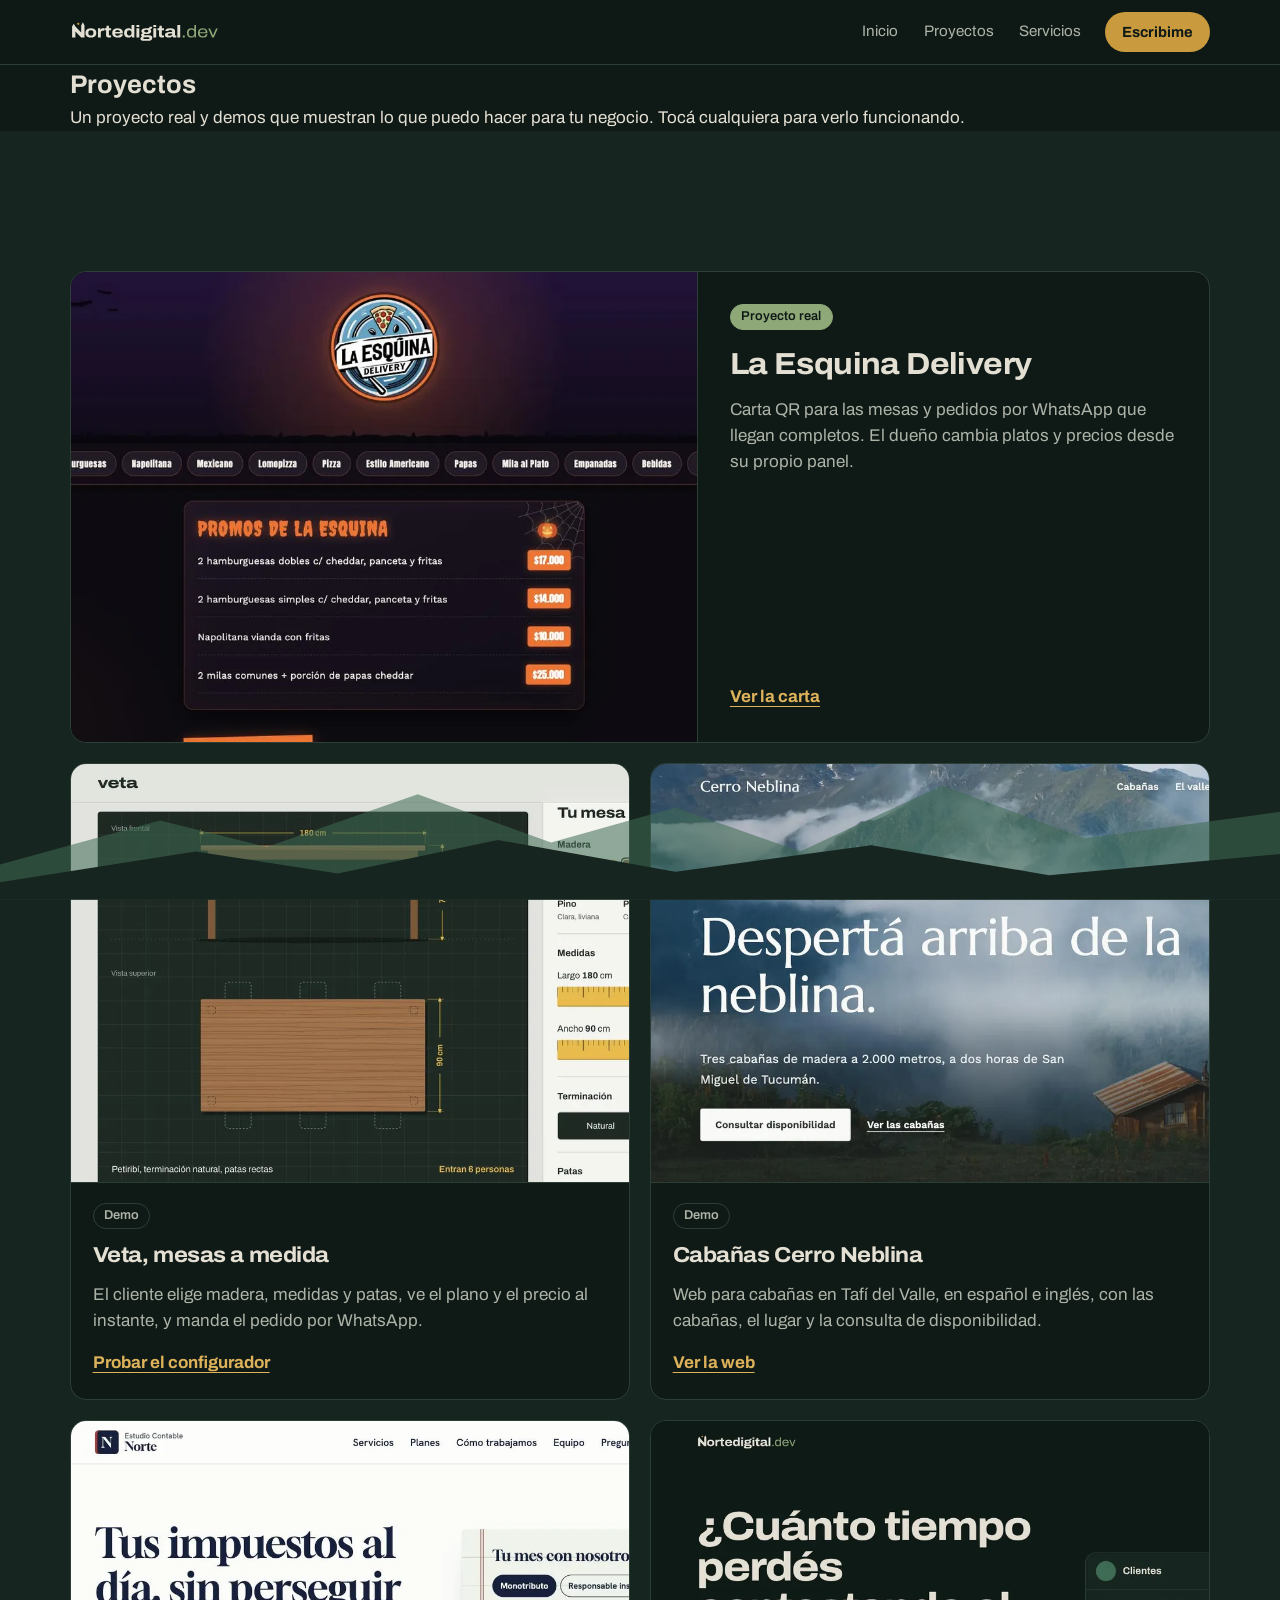
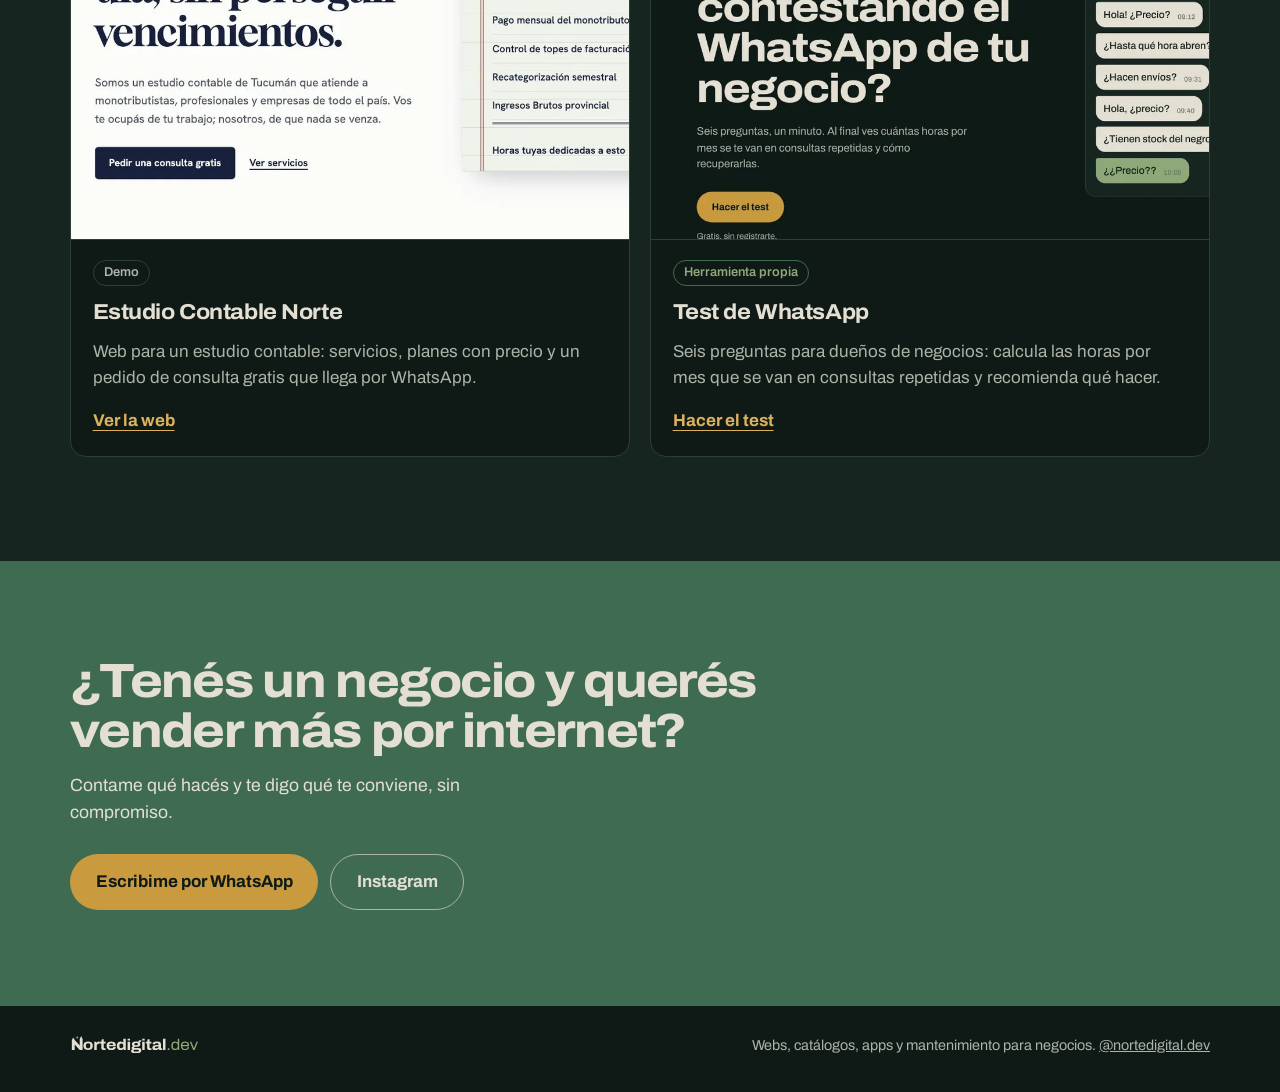
==== proyectos.html @ 35f10f93 "feat: dividir el sitio en Inicio, Proyectos y Servicios Co-Authored-By: Claude Opus 5.5 <noreply@ant" ====
<!DOCTYPE html>
<html lang="es" translate="no">
<head>
  <meta charset="UTF-8">
  <meta name="viewport" content="width=device-width, initial-scale=1.0">
  <title>Proyectos — NorteDigitalDev</title>
  <meta name="description" content="Proyectos de NorteDigitalDev: carta QR con pedidos, configurador de muebles, webs para cabañas y estudios, y un test para negocios.">
  <meta name="theme-color" content="#0F1A17">
  <meta name="google" content="notranslate">

  <meta property="og:type" content="website">
  <meta property="og:url" content="https://nortedigitaldev.vercel.app/proyectos.html">
  <meta property="og:title" content="Proyectos — NorteDigitalDev">
  <meta property="og:description" content="Proyectos, servicios con precios y contacto directo por WhatsApp.">
  <meta property="og:image" content="https://nortedigitaldev.vercel.app/img/og.png">
  <meta name="twitter:card" content="summary_large_image">

  <link rel="icon" href="img/favicon.svg" type="image/svg+xml">
  <link rel="apple-touch-icon" href="img/apple-touch-icon.png">

  <link rel="preconnect" href="https://fonts.googleapis.com">
  <link rel="preconnect" href="https://fonts.gstatic.com" crossorigin>
  <link href="https://fonts.googleapis.com/css2?family=Archivo:wdth,wght@62..125,300..800&display=swap" rel="stylesheet">

  <link rel="stylesheet" href="css/styles.css">
</head>
<body>

  <header class="header">
    <div class="container header__inner">
      <a href="./" class="header__logo" aria-label="NorteDigitalDev, inicio">
        <img src="img/logo.svg" alt="nortedigital.dev" width="170" height="26">
      </a>
      <nav class="nav" aria-label="Principal">
        <a href="./">Inicio</a>
        <a href="proyectos.html" aria-current="page">Proyectos</a>
        <a href="servicios.html">Servicios</a>
      </nav>
      <a class="btn btn--chico header__cta" data-wa="Hola NorteDigitalDev! Vengo de tu web y quiero hacer una consulta." href="#" target="_blank" rel="noopener">Escribime</a>
    </div>
  </header>

  <main>

    <section class="cabecera" data-oculta-wa>
      <div class="container">
        <h1 class="cabecera__titulo">Proyectos</h1>
        <p class="cabecera__bajada">Un proyecto real y demos que muestran lo que puedo hacer para tu negocio. Tocá cualquiera para verlo funcionando.</p>
      </div>
      <svg class="valle" viewBox="0 0 1440 160" preserveAspectRatio="none" aria-hidden="true">
        <path class="valle__fondo" d="M0 120 L180 70 L300 100 L470 40 L620 95 L760 55 L900 105 L1060 30 L1220 90 L1440 60 V160 H0 Z"/>
        <path class="valle__frente" d="M0 140 L220 105 L380 130 L560 92 L760 128 L980 98 L1180 132 L1440 108 V160 H0 Z"/>
      </svg>
    </section>

    <section class="seccion seccion--sin-arriba proyectos">
      <div class="container">
        <div class="grilla-proyectos">
          <article class="proyecto">
            <a class="proyecto__img" href="https://la-esquina-delivery.vercel.app" target="_blank" rel="noopener" tabindex="-1" aria-hidden="true">
              <img src="img/proyectos/esquina.webp" alt="" width="960" height="720" loading="lazy">
            </a>
            <div class="proyecto__cuerpo">
              <span class="etiqueta etiqueta--real">Proyecto real</span>
              <h3>La Esquina Delivery</h3>
              <p>Carta QR para las mesas y pedidos por WhatsApp que llegan completos. El dueño cambia platos y precios desde su propio panel.</p>
              <a class="proyecto__link" href="https://la-esquina-delivery.vercel.app" target="_blank" rel="noopener">Ver la carta</a>
            </div>
          </article>

          <article class="proyecto">
            <a class="proyecto__img" href="https://veta-configurador.vercel.app" target="_blank" rel="noopener" tabindex="-1" aria-hidden="true">
              <img src="img/proyectos/veta.webp" alt="" width="960" height="720" loading="lazy">
            </a>
            <div class="proyecto__cuerpo">
              <span class="etiqueta">Demo</span>
              <h3>Veta, mesas a medida</h3>
              <p>El cliente elige madera, medidas y patas, ve el plano y el precio al instante, y manda el pedido por WhatsApp.</p>
              <a class="proyecto__link" href="https://veta-configurador.vercel.app" target="_blank" rel="noopener">Probar el configurador</a>
            </div>
          </article>

          <article class="proyecto">
            <a class="proyecto__img" href="https://cabanas-cerro-neblina.vercel.app" target="_blank" rel="noopener" tabindex="-1" aria-hidden="true">
              <img src="img/proyectos/cabanas.webp" alt="" width="960" height="720" loading="lazy">
            </a>
            <div class="proyecto__cuerpo">
              <span class="etiqueta">Demo</span>
              <h3>Cabañas Cerro Neblina</h3>
              <p>Web para cabañas en Tafí del Valle, en español e inglés, con las cabañas, el lugar y la consulta de disponibilidad.</p>
              <a class="proyecto__link" href="https://cabanas-cerro-neblina.vercel.app" target="_blank" rel="noopener">Ver la web</a>
            </div>
          </article>

          <article class="proyecto">
            <a class="proyecto__img" href="https://estudio-contable-norte.vercel.app" target="_blank" rel="noopener" tabindex="-1" aria-hidden="true">
              <img src="img/proyectos/contable.webp" alt="" width="960" height="720" loading="lazy">
            </a>
            <div class="proyecto__cuerpo">
              <span class="etiqueta">Demo</span>
              <h3>Estudio Contable Norte</h3>
              <p>Web para un estudio contable: servicios, planes con precio y un pedido de consulta gratis que llega por WhatsApp.</p>
              <a class="proyecto__link" href="https://estudio-contable-norte.vercel.app" target="_blank" rel="noopener">Ver la web</a>
            </div>
          </article>

          <article class="proyecto">
            <a class="proyecto__img" href="https://test-nortedigital.vercel.app" target="_blank" rel="noopener" tabindex="-1" aria-hidden="true">
              <img src="img/proyectos/test.webp" alt="" width="960" height="720" loading="lazy">
            </a>
            <div class="proyecto__cuerpo">
              <span class="etiqueta etiqueta--propia">Herramienta propia</span>
              <h3>Test de WhatsApp</h3>
              <p>Seis preguntas para dueños de negocios: calcula las horas por mes que se van en consultas repetidas y recomienda qué hacer.</p>
              <a class="proyecto__link" href="https://test-nortedigital.vercel.app" target="_blank" rel="noopener">Hacer el test</a>
            </div>
          </article>
        </div>
      </div>
      </div>
    </section>

    <!-- CONTACTO -->
    <section class="contacto" id="contacto" data-oculta-wa>
      <div class="container contacto__inner">
        <h2 class="contacto__titulo">¿Tenés un negocio y querés vender más por internet?</h2>
        <p>Contame qué hacés y te digo qué te conviene, sin compromiso.</p>
        <div class="contacto__botones">
          <a class="btn btn--principal" data-wa="Hola NorteDigitalDev! Vengo de tu web y quiero hacer una consulta." href="#" target="_blank" rel="noopener">Escribime por WhatsApp</a>
          <a class="btn btn--borde" href="https://instagram.com/nortedigital.dev" target="_blank" rel="noopener">Instagram</a>
        </div>
      </div>
    </section>

  </main>

  <footer class="footer">
    <div class="container footer__inner">
      <img src="img/logo.svg" alt="nortedigital.dev" width="140" height="21">
      <p>Webs, catálogos, apps y mantenimiento para negocios. <a href="https://instagram.com/nortedigital.dev" target="_blank" rel="noopener">@nortedigital.dev</a></p>
    </div>
  </footer>

  <a class="wa-flotante" id="wa-flotante" data-wa="Hola NorteDigitalDev! Vengo de tu web y quiero hacer una consulta." href="#" target="_blank" rel="noopener" aria-label="Escribime por WhatsApp">
    <svg viewBox="0 0 24 24" aria-hidden="true"><path d="M12 2a10 10 0 0 0-8.6 15.1L2 22l5-1.3A10 10 0 1 0 12 2Zm0 18.2c-1.5 0-3-.4-4.2-1.2l-.3-.2-3 .8.8-2.9-.2-.3A8.2 8.2 0 1 1 12 20.2Zm4.5-6.1c-.2-.1-1.5-.7-1.7-.8-.2-.1-.4-.1-.6.1l-.8 1c-.1.2-.3.2-.5.1a6.7 6.7 0 0 1-3.3-2.9c-.2-.4.2-.4.7-1.3.1-.2 0-.3 0-.4l-.8-1.8c-.2-.5-.4-.4-.6-.4h-.5c-.2 0-.4.1-.6.3-.2.2-.8.8-.8 2s.8 2.3 1 2.5c.1.2 1.7 2.6 4.1 3.6 1.5.7 2.1.7 2.9.6.5-.1 1.5-.6 1.7-1.2.2-.6.2-1.1.2-1.2-.1-.1-.3-.2-.5-.3Z"/></svg>
  </a>

  <script src="js/app.js"></script>
</body>
</html>
---- css/styles.css ----
/* =========================================================
   NorteDigitalDev — sitio principal
   Paleta Tafí. Pensado primero para el celular (llegan desde Instagram).
   ========================================================= */

:root {
  --noche: #0F1A17;
  --noche-2: #172520;
  --noche-3: #1F302A;
  --linea: #2C3F37;
  --cerro: #3E6B52;
  --musgo: #8FA878;
  --ocre: #C99A3E;
  --ocre-claro: #DDB25A;
  --piedra: #E4DFD3;
  --piedra-2: #AEB3A8;

  --font: "Archivo", system-ui, -apple-system, "Segoe UI", sans-serif;
  --radio: 12px;
  --header: 64px;
}

*,
*::before,
*::after { box-sizing: border-box; }

html {
  scroll-behavior: smooth;
  scroll-padding-top: calc(var(--header) + 12px);
}

body {
  margin: 0;
  font-family: var(--font);
  font-size: 1.0625rem;
  line-height: 1.55;
  color: var(--piedra);
  background: var(--noche);
  -webkit-font-smoothing: antialiased;
}

img { display: block; max-width: 100%; height: auto; }

h1, h2, h3, p { margin: 0; }

a { color: inherit; }

.container {
  width: min(100% - 2rem, 1140px);
  margin-inline: auto;
}

:focus-visible {
  outline: 3px solid var(--ocre);
  outline-offset: 3px;
}

/* ---------- Botones ---------- */

.btn {
  display: inline-flex;
  align-items: center;
  justify-content: center;
  min-height: 52px;
  padding: 0.85rem 1.6rem;
  border-radius: 999px;
  font-weight: 700;
  text-decoration: none;
  transition: background 0.2s, border-color 0.2s;
}

.btn--principal { background: var(--ocre); color: var(--noche); }
.btn--principal:hover { background: var(--ocre-claro); }

.btn--borde { border: 1.5px solid var(--piedra-2); }
.btn--borde:hover { border-color: var(--piedra); }

.btn--chico {
  min-height: 40px;
  padding: 0.45rem 1.05rem;
  font-size: 0.92rem;
  background: var(--ocre);
  color: var(--noche);
}

.btn--chico:hover { background: var(--ocre-claro); }

/* ---------- Header ---------- */

.header {
  position: sticky;
  top: 0;
  z-index: 20;
  background: color-mix(in srgb, var(--noche) 90%, transparent);
  backdrop-filter: blur(10px);
  border-bottom: 1px solid var(--linea);
}

.header__inner {
  display: flex;
  align-items: center;
  gap: 1.5rem;
  height: var(--header);
}

.header__logo img { width: 150px; }

.nav {
  display: flex;
  gap: 1.6rem;
  margin-left: auto;
  font-size: 0.95rem;
}

.nav a {
  text-decoration: none;
  color: var(--piedra-2);
}

.nav a:hover { color: var(--piedra); }

/* ---------- Inicio ---------- */

.hero {
  position: relative;
  padding-top: clamp(2rem, 7vw, 5.5rem);
  padding-bottom: clamp(5rem, 11vw, 9rem);
  overflow: hidden;
}

.hero__grid {
  position: relative;
  z-index: 1;
  display: grid;
  grid-template-columns: minmax(0, 1.15fr) minmax(0, 1fr);
  gap: clamp(2rem, 5vw, 4.5rem);
  align-items: center;
}

.hero__titulo {
  font-size: clamp(2.5rem, 6vw, 4.6rem);
  font-weight: 780;
  font-stretch: 115%;
  letter-spacing: -0.04em;
  line-height: 0.98;
  max-width: 12ch;
}

.hero__bajada {
  margin-top: 1.4rem;
  max-width: 42ch;
  font-size: 1.12rem;
  color: var(--piedra-2);
}

/* Accesos rápidos tipo "link en bio" */
.links {
  list-style: none;
  margin: 0;
  padding: 0;
  display: grid;
  gap: 0.7rem;
}

.link {
  display: grid;
  gap: 0.1rem;
  padding: 1rem 3rem 1rem 1.25rem;
  border: 1.5px solid var(--linea);
  border-radius: var(--radio);
  background: var(--noche-2);
  text-decoration: none;
  position: relative;
  transition: border-color 0.2s, background 0.2s, transform 0.15s;
}

.link::after {
  content: "";
  position: absolute;
  right: 1.25rem;
  top: 50%;
  width: 9px;
  height: 9px;
  border-top: 2px solid currentColor;
  border-right: 2px solid currentColor;
  transform: translateY(-50%) rotate(45deg);
  opacity: 0.6;
}

.link:hover { border-color: var(--musgo); background: var(--noche-3); }
.link:active { transform: scale(0.99); }

.link__titulo { font-weight: 700; font-size: 1.05rem; }

.link__desc { font-size: 0.9rem; color: var(--piedra-2); }

.link--principal {
  background: var(--ocre);
  border-color: var(--ocre);
  color: var(--noche);
}

.link--principal .link__desc { color: #3B3220; }

.link--principal:hover { background: var(--ocre-claro); border-color: var(--ocre-claro); }

/* El valle */
.valle {
  position: absolute;
  left: 0;
  bottom: 0;
  width: 100%;
  height: clamp(70px, 11vw, 160px);
}

.valle__fondo { fill: var(--cerro); opacity: 0.55; }
.valle__frente { fill: var(--noche-2); }

/* ---------- Secciones ---------- */

.seccion { padding-block: clamp(3.5rem, 9vw, 6.5rem); }

.seccion__titulo {
  font-size: clamp(2rem, 4.6vw, 3.1rem);
  font-weight: 760;
  font-stretch: 112%;
  letter-spacing: -0.035em;
  line-height: 1.02;
}

.seccion__bajada {
  margin-top: 0.9rem;
  max-width: 56ch;
  color: var(--piedra-2);
}

/* ---------- Proyectos ---------- */

.proyectos { background: var(--noche-2); }

.grilla-proyectos {
  display: grid;
  grid-template-columns: repeat(2, minmax(0, 1fr));
  gap: 1.25rem;
  margin-top: 2.25rem;
}

/* El proyecto real ocupa todo el ancho */
.proyecto:first-child { grid-column: 1 / -1; }

.proyecto {
  display: flex;
  flex-direction: column;
  border: 1px solid var(--linea);
  border-radius: 16px;
  overflow: hidden;
  background: var(--noche);
}

.proyecto__img {
  display: block;
  aspect-ratio: 4 / 3;
  overflow: hidden;
  border-bottom: 1px solid var(--linea);
}

.proyecto__img img {
  width: 100%;
  height: 100%;
  object-fit: cover;
  object-position: top left;
  transition: transform 0.5s ease;
}

.proyecto:hover .proyecto__img img { transform: scale(1.03); }

.proyecto__cuerpo {
  display: flex;
  flex-direction: column;
  align-items: flex-start;
  gap: 0.6rem;
  padding: 1.25rem 1.35rem 1.4rem;
  flex: 1;
}

.proyecto h3 {
  font-size: 1.35rem;
  font-weight: 720;
  font-stretch: 108%;
  letter-spacing: -0.02em;
}

.proyecto p { color: var(--piedra-2); }

.proyecto__link {
  margin-top: auto;
  padding-top: 0.4rem;
  font-weight: 700;
  color: var(--ocre-claro);
  text-underline-offset: 4px;
}

.etiqueta {
  padding: 0.15rem 0.65rem;
  border-radius: 999px;
  border: 1px solid var(--linea);
  font-size: 0.8rem;
  font-weight: 600;
  color: var(--piedra-2);
}

.etiqueta--real { background: var(--musgo); border-color: var(--musgo); color: var(--noche); }

.etiqueta--propia { border-color: var(--cerro); color: var(--musgo); }

/* En pantalla ancha el proyecto real pone la imagen al costado */
@media (min-width: 900px) {
  .proyecto:first-child {
    flex-direction: row;
  }

  .proyecto:first-child .proyecto__img {
    flex: 1.4;
    border-bottom: 0;
    border-right: 1px solid var(--linea);
  }

  .proyecto:first-child .proyecto__cuerpo {
    flex: 1;
    justify-content: center;
    padding: 2rem;
  }

  .proyecto:first-child h3 { font-size: 1.9rem; }
}

/* ---------- Servicios ---------- */

.grilla-servicios {
  display: grid;
  grid-template-columns: repeat(3, minmax(0, 1fr));
  gap: 1rem;
  margin-top: 2.25rem;
}

.servicio {
  display: flex;
  flex-direction: column;
  gap: 0.55rem;
  padding: 1.5rem 1.4rem;
  border: 1px solid var(--linea);
  border-radius: 16px;
  background: var(--noche-2);
}

.servicio h3 { font-size: 1.2rem; font-weight: 700; }

.servicio__precio {
  font-size: 1.9rem;
  font-weight: 800;
  font-stretch: 112%;
  letter-spacing: -0.03em;
  line-height: 1.1;
}

.servicio__precio span {
  font-size: 0.95rem;
  font-weight: 500;
  letter-spacing: 0;
  color: var(--piedra-2);
}

.servicio__precio--texto { font-size: 1.45rem; }

.servicio > p:not([class]) { color: var(--piedra-2); }

.servicio__plazo {
  font-size: 0.9rem;
  color: var(--musgo);
}

.servicio__cta {
  margin-top: auto;
  padding-top: 0.6rem;
  font-weight: 700;
  color: var(--ocre-claro);
  text-underline-offset: 4px;
}

.servicio--medida {
  grid-column: span 2;
  background: var(--cerro);
  border-color: var(--cerro);
}

.servicio--medida > p:not([class]),
.servicio--medida .servicio__plazo { color: var(--piedra); }

.servicio--medida .servicio__cta { color: var(--piedra); }

.mantenimiento {
  display: grid;
  grid-template-columns: minmax(0, 1fr) minmax(0, 1fr);
  gap: 1.5rem 2.5rem;
  align-items: center;
  margin-top: 1rem;
  padding: 1.6rem 1.5rem;
  border: 1px dashed var(--musgo);
  border-radius: 16px;
}

.mantenimiento h3 { font-size: 1.25rem; margin-bottom: 0.4rem; }

.mantenimiento p { color: var(--piedra-2); }

.planes {
  list-style: none;
  margin: 0;
  padding: 0;
  display: grid;
  gap: 0.6rem;
}

.planes li {
  display: grid;
  grid-template-columns: auto 1fr;
  gap: 0 0.9rem;
  padding: 0.85rem 1rem;
  border-radius: 10px;
  background: var(--noche-2);
}

.planes strong { font-size: 1.05rem; }

.planes span {
  justify-self: end;
  font-weight: 700;
  color: var(--ocre-claro);
  font-variant-numeric: tabular-nums;
}

.planes em {
  grid-column: 1 / -1;
  font-style: normal;
  font-size: 0.9rem;
  color: var(--piedra-2);
}

/* ---------- Proceso ---------- */

.proceso { background: var(--noche-2); }

.pasos {
  list-style: none;
  counter-reset: paso;
  margin: 2.25rem 0 0;
  padding: 0;
  display: grid;
  grid-template-columns: repeat(4, minmax(0, 1fr));
  gap: 1.5rem;
}

.pasos li {
  counter-increment: paso;
  position: relative;
  padding-top: 1.1rem;
  border-top: 2px solid var(--cerro);
}

.pasos li::before {
  content: counter(paso);
  display: block;
  margin-bottom: 0.6rem;
  font-size: 2.4rem;
  font-weight: 300;
  font-stretch: 70%;
  line-height: 1;
  color: var(--musgo);
}

.pasos h3 { font-size: 1.15rem; margin-bottom: 0.4rem; }

.pasos p { color: var(--piedra-2); }

.detras {
  display: flex;
  align-items: center;
  gap: 1.25rem;
  margin-top: 3rem;
  padding: 1.4rem;
  border-radius: 16px;
  background: var(--noche);
  max-width: 760px;
}

.detras img { flex: none; width: 64px; height: 64px; }

.detras p { color: var(--piedra-2); }

/* ---------- Preguntas ---------- */

.preguntas__grid {
  display: grid;
  grid-template-columns: minmax(0, 1fr) minmax(0, 2fr);
  gap: 2rem;
}

.faq details { border-bottom: 1px solid var(--linea); }
.faq details:first-child { border-top: 1px solid var(--linea); }

.faq summary {
  display: flex;
  justify-content: space-between;
  gap: 1rem;
  padding: 1.15rem 0;
  font-weight: 650;
  font-size: 1.05rem;
  cursor: pointer;
  list-style: none;
}

.faq summary::-webkit-details-marker { display: none; }

.faq summary::after {
  content: "+";
  font-weight: 400;
  font-size: 1.45rem;
  line-height: 1;
  color: var(--musgo);
  transition: transform 0.25s;
}

.faq details[open] summary::after { transform: rotate(45deg); }

.faq details p {
  padding-bottom: 1.2rem;
  max-width: 62ch;
  color: var(--piedra-2);
}

/* ---------- Contacto ---------- */

.contacto {
  padding-block: clamp(3.5rem, 9vw, 6rem);
  background: var(--cerro);
}

.contacto__titulo,
.contacto p { max-width: 24ch; }

.contacto p { max-width: 48ch; }

.contacto__titulo {
  font-size: clamp(1.9rem, 4.6vw, 3rem);
  font-weight: 760;
  font-stretch: 112%;
  letter-spacing: -0.035em;
  line-height: 1.04;
}

.contacto p { margin-top: 0.9rem; font-size: 1.1rem; }

.contacto__botones {
  display: flex;
  flex-wrap: wrap;
  gap: 0.75rem;
  margin-top: 1.75rem;
}

/* ---------- Footer ---------- */

.footer {
  font-size: 0.9rem;
  color: var(--piedra-2);
}

.footer__inner {
  display: flex;
  flex-wrap: wrap;
  align-items: center;
  justify-content: space-between;
  gap: 0.8rem 1.5rem;
  padding-block: 1.75rem 2.25rem;
}

.footer img { width: 130px; }

/* ---------- WhatsApp flotante ---------- */

.wa-flotante {
  position: fixed;
  right: 1rem;
  bottom: 1rem;
  z-index: 30;
  display: grid;
  place-items: center;
  width: 56px;
  height: 56px;
  border-radius: 50%;
  background: var(--ocre);
  color: var(--noche);
  box-shadow: 0 8px 24px -8px rgba(0, 0, 0, 0.6);
  opacity: 0;
  transform: translateY(12px);
  pointer-events: none;
  transition: opacity 0.25s, transform 0.25s;
}

.wa-flotante.visible {
  opacity: 1;
  transform: none;
  pointer-events: auto;
}

.wa-flotante svg { width: 28px; height: 28px; fill: currentColor; }

/* ---------- Tablet ---------- */

@media (max-width: 960px) {
  .grilla-servicios { grid-template-columns: repeat(2, minmax(0, 1fr)); }
  .pasos { grid-template-columns: repeat(2, minmax(0, 1fr)); row-gap: 2rem; }
  .mantenimiento { grid-template-columns: 1fr; }
  .preguntas__grid { grid-template-columns: 1fr; gap: 1.5rem; }
}

/* ---------- Celular ---------- */

@media (max-width: 760px) {
  .nav { display: none; }

  .header__inner { justify-content: space-between; }

  .hero { padding-top: 1.75rem; }

  .hero__grid { grid-template-columns: 1fr; gap: 1.75rem; }

  .hero__bajada { font-size: 1.05rem; margin-top: 1rem; }

  .grilla-proyectos { grid-template-columns: 1fr; }

  .grilla-servicios { grid-template-columns: 1fr; }

  .servicio--medida { grid-column: auto; }

  .pasos { grid-template-columns: 1fr; gap: 1.5rem; }

  .detras { flex-direction: column; align-items: flex-start; }

  .contacto__botones .btn { flex: 1 1 100%; }
}

@media (prefers-reduced-motion: reduce) {
  html { scroll-behavior: auto; }
  *, *::before, *::after { transition-duration: 0.01ms !important; }
}
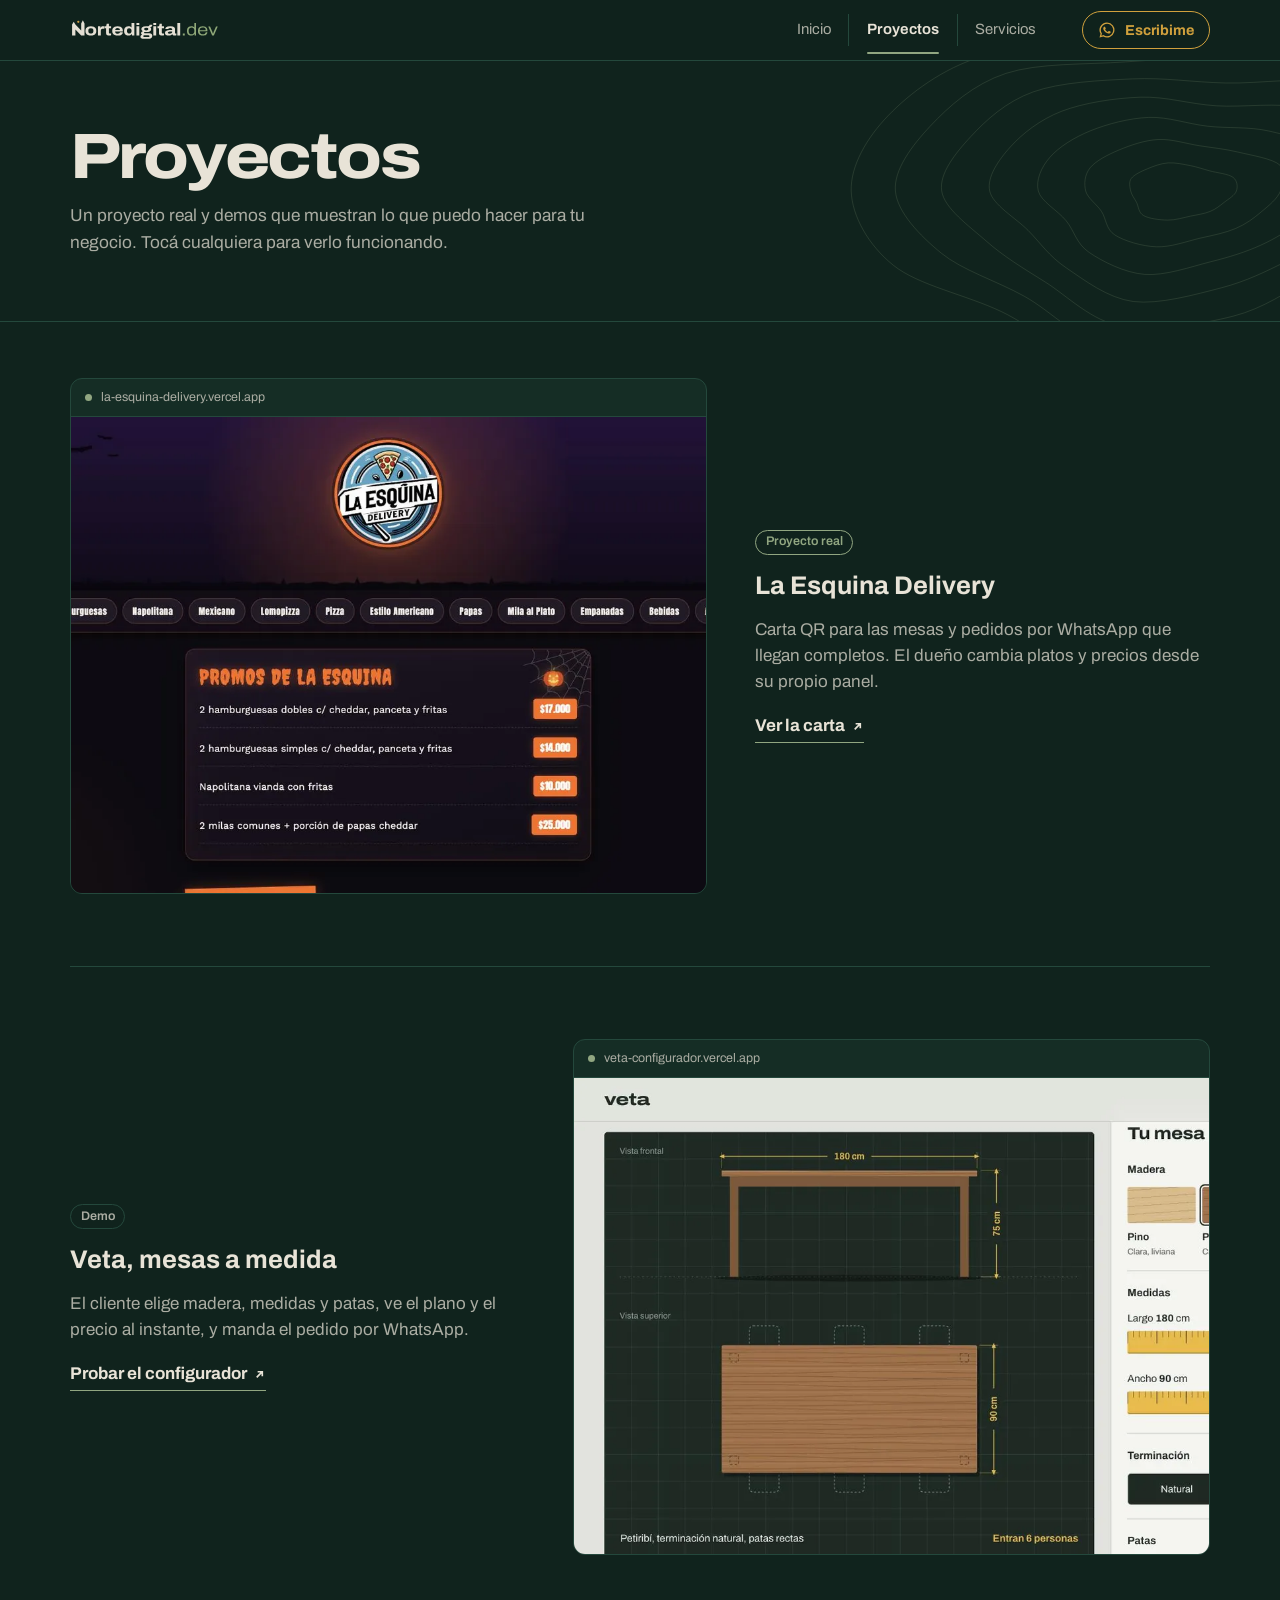
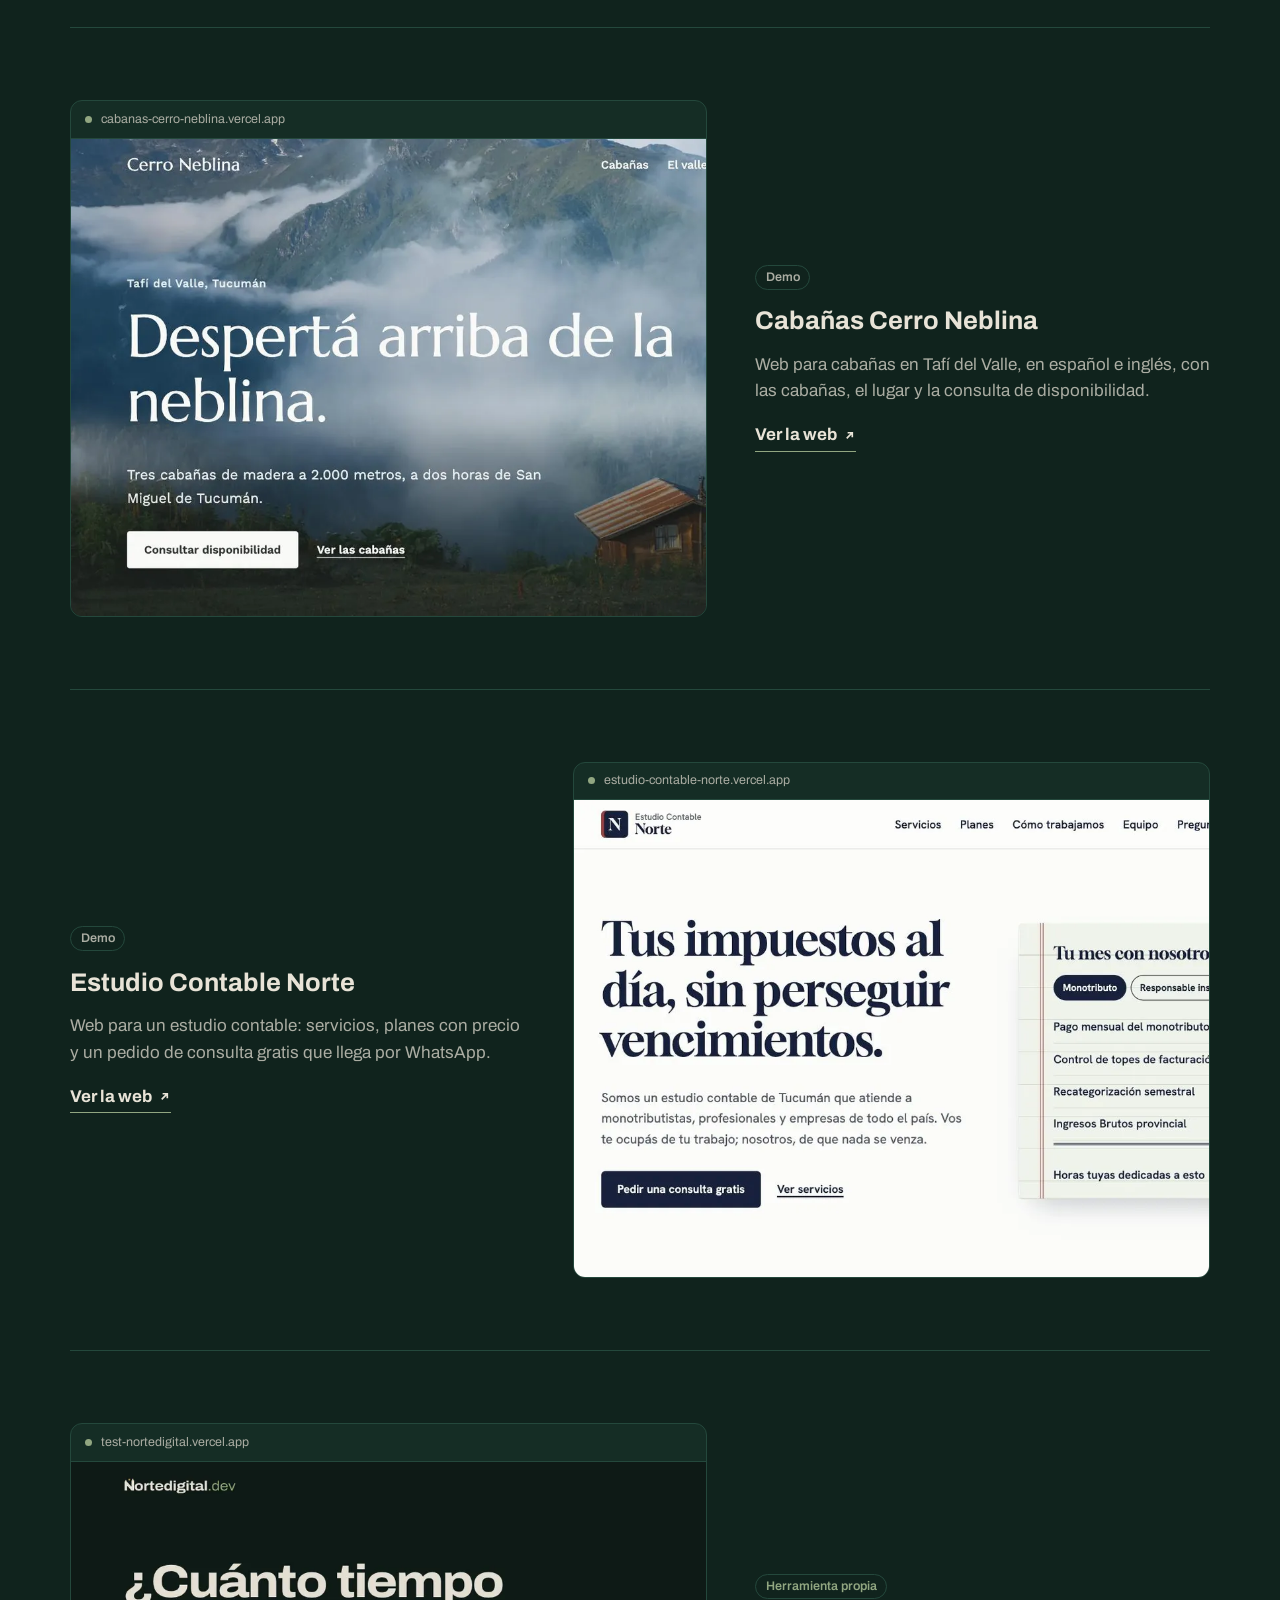
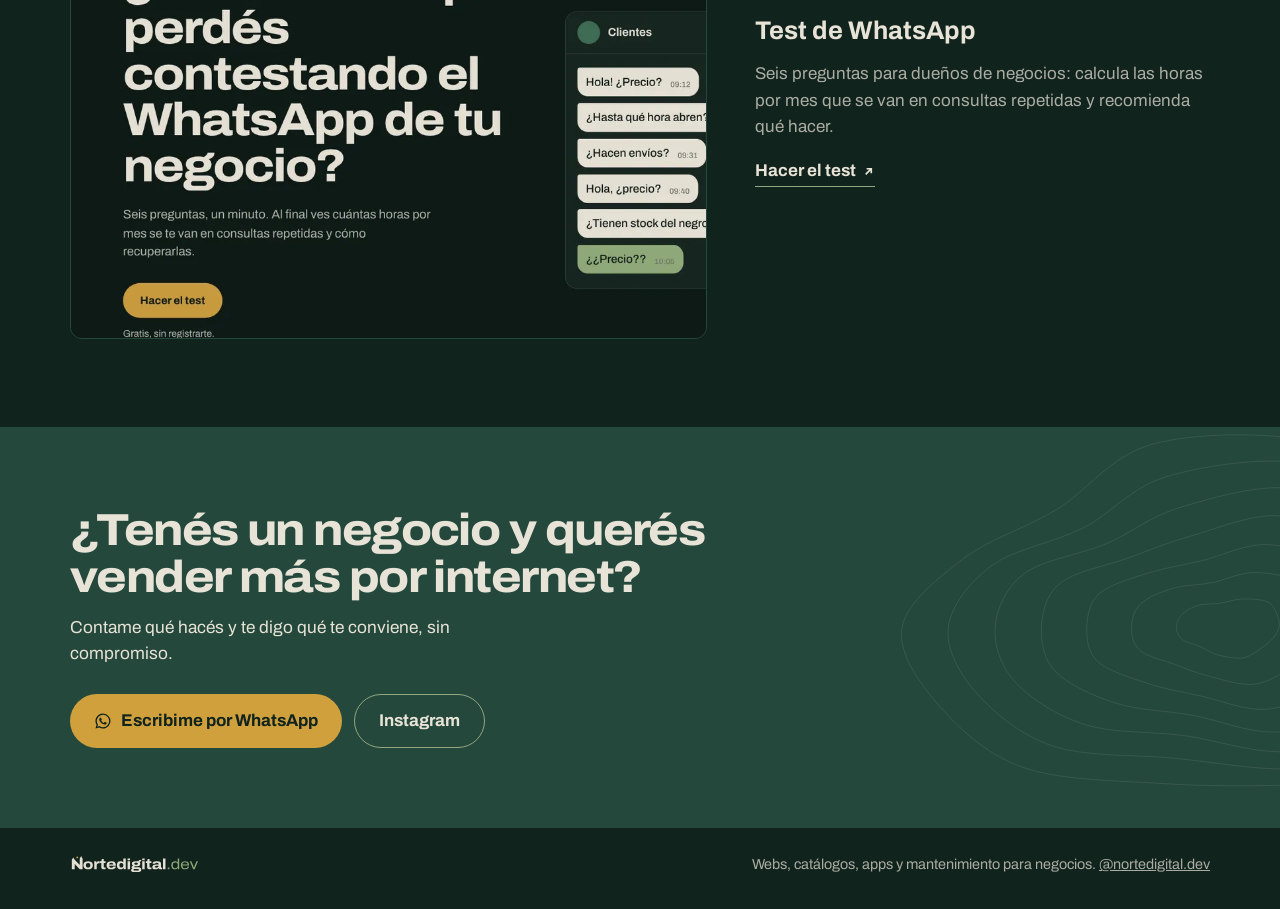
==== commit f9ace98d: "style: rediseño con la paleta Tafí, ilustración de cerros y curvas de nivel - Inicio: accesos en for" ====
--- a/proyectos.html
+++ b/proyectos.html
@@ -5,7 +5,7 @@
   <meta name="viewport" content="width=device-width, initial-scale=1.0">
   <title>Proyectos — NorteDigitalDev</title>
   <meta name="description" content="Proyectos de NorteDigitalDev: carta QR con pedidos, configurador de muebles, webs para cabañas y estudios, y un test para negocios.">
-  <meta name="theme-color" content="#0F1A17">
+  <meta name="theme-color" content="#10231D">
   <meta name="google" content="notranslate">
 
   <meta property="og:type" content="website">
@@ -24,7 +24,7 @@
 
   <link rel="stylesheet" href="css/styles.css">
 </head>
-<body>
+<body class="pagina-proyectos">
 
   <header class="header">
     <div class="container header__inner">
@@ -36,97 +36,95 @@
         <a href="proyectos.html" aria-current="page">Proyectos</a>
         <a href="servicios.html">Servicios</a>
       </nav>
-      <a class="btn btn--chico header__cta" data-wa="Hola NorteDigitalDev! Vengo de tu web y quiero hacer una consulta." href="#" target="_blank" rel="noopener">Escribime</a>
+      <a class="btn btn--chico header__cta" data-wa="Hola NorteDigitalDev! Vengo de tu web y quiero hacer una consulta." href="#" target="_blank" rel="noopener"><svg viewBox="0 0 24 24" aria-hidden="true"><path d="M12 2a10 10 0 0 0-8.6 15.1L2 22l5-1.3A10 10 0 1 0 12 2Zm0 18.2c-1.5 0-3-.4-4.2-1.2l-.3-.2-3 .8.8-2.9-.2-.3A8.2 8.2 0 1 1 12 20.2Zm4.5-6.1c-.2-.1-1.5-.7-1.7-.8-.2-.1-.4-.1-.6.1l-.8 1c-.1.2-.3.2-.5.1a6.7 6.7 0 0 1-3.3-2.9c-.2-.4.2-.4.7-1.3.1-.2 0-.3 0-.4l-.8-1.8c-.2-.5-.4-.4-.6-.4h-.5c-.2 0-.4.1-.6.3-.2.2-.8.8-.8 2s.8 2.3 1 2.5c.1.2 1.7 2.6 4.1 3.6 1.5.7 2.1.7 2.9.6.5-.1 1.5-.6 1.7-1.2.2-.6.2-1.1.2-1.2-.1-.1-.3-.2-.5-.3Z"/></svg><span>Escribime</span></a>
     </div>
   </header>
 
   <main>
 
     <section class="cabecera" data-oculta-wa>
+      <svg class="topo" viewBox="0 0 560 400" aria-hidden="true"><path d="M476.4 200.0 C475.0 204.2 468.5 208.0 464.1 211.4 C459.8 214.8 455.8 218.1 450.2 220.4 C444.6 222.7 437.7 223.7 430.6 225.1 C423.6 226.6 415.5 229.2 407.7 229.1 C399.8 229.0 388.8 227.6 383.6 224.6 C378.4 221.6 378.6 215.4 376.5 211.3 C374.3 207.2 371.6 204.0 370.7 200.0 C369.9 196.0 368.6 191.1 371.3 187.4 C374.1 183.7 381.1 180.4 387.2 177.9 C393.3 175.3 400.8 172.4 408.1 171.9 C415.3 171.4 423.8 173.4 430.7 174.7 C437.7 176.1 442.8 178.0 449.8 179.9 C456.8 181.8 468.5 182.9 473.0 186.3 C477.4 189.6 477.9 195.8 476.4 200.0 Z"/><path d="M520.5 200.0 C517.4 207.8 508.6 214.8 501.1 221.0 C493.7 227.3 485.8 233.2 475.6 237.5 C465.4 241.9 453.2 244.2 440.0 247.2 C426.8 250.3 410.5 256.4 396.3 255.8 C382.1 255.3 364.0 249.9 354.9 244.0 C345.7 238.1 346.3 227.7 341.5 220.4 C336.6 213.0 327.6 207.3 325.7 200.0 C323.9 192.7 324.6 183.6 330.2 176.7 C335.8 169.9 347.8 163.6 359.2 158.9 C370.5 154.2 384.9 149.2 398.2 148.5 C411.5 147.8 425.9 152.6 439.2 154.7 C452.4 156.8 464.3 157.8 477.7 161.0 C491.2 164.3 512.7 167.6 519.9 174.1 C527.0 180.6 523.6 192.2 520.5 200.0 Z"/><path d="M561.3 200.0 C556.7 211.4 548.6 221.6 538.4 230.7 C528.3 239.8 515.2 247.6 500.5 254.3 C485.8 261.0 469.4 266.1 450.1 270.9 C430.8 275.8 404.8 285.0 384.7 283.4 C364.5 281.8 342.2 270.3 329.1 261.4 C316.0 252.4 314.5 239.8 306.0 229.6 C297.6 219.3 281.0 210.5 278.3 200.0 C275.6 189.5 281.1 176.3 289.9 166.3 C298.6 156.2 314.2 146.3 330.7 139.7 C347.1 133.0 369.3 127.2 388.8 126.4 C408.3 125.7 427.5 132.9 447.5 135.2 C467.5 137.5 489.1 135.5 508.8 140.0 C528.6 144.5 557.3 152.1 566.0 162.1 C574.8 172.1 565.9 188.6 561.3 200.0 Z"/><path d="M600.2 200.0 C594.7 214.9 588.4 228.6 575.9 240.4 C563.4 252.3 544.2 261.6 525.1 271.0 C506.0 280.4 486.4 290.3 461.1 296.9 C435.7 303.4 399.0 313.8 373.2 310.5 C347.4 307.1 323.8 288.7 306.2 276.8 C288.7 265.0 280.8 252.2 268.1 239.4 C255.3 226.6 232.7 213.9 229.7 200.0 C226.7 186.1 238.3 169.3 250.3 156.0 C262.3 142.7 280.1 128.5 301.8 120.2 C323.4 111.9 354.5 107.1 380.2 106.2 C406.0 105.3 429.0 113.0 456.1 114.8 C483.2 116.6 517.4 111.0 542.9 117.0 C568.5 123.0 599.6 137.1 609.2 150.9 C618.7 164.8 605.8 185.1 600.2 200.0 Z"/><path d="M638.9 200.0 C633.0 218.2 627.8 235.4 613.1 250.1 C598.3 264.7 573.5 275.4 550.2 287.9 C526.9 300.4 504.3 317.2 473.1 325.2 C441.8 333.1 393.8 341.3 362.5 335.6 C331.2 329.9 307.9 305.3 285.2 291.0 C262.5 276.8 243.6 265.4 226.4 250.2 C209.1 235.0 184.3 217.4 181.7 200.0 C179.0 182.6 195.4 162.2 210.7 145.7 C225.9 129.2 246.2 110.5 273.2 100.9 C300.1 91.2 340.4 89.3 372.5 87.9 C404.6 86.4 431.4 91.2 465.8 92.0 C500.2 92.9 548.5 84.6 578.9 92.7 C609.3 100.8 638.1 123.0 648.1 140.8 C658.1 158.7 644.7 181.8 638.9 200.0 Z"/><path d="M678.5 200.0 C672.9 221.3 666.0 241.8 649.1 259.4 C632.2 277.1 604.1 290.0 576.9 305.9 C549.7 321.9 523.1 346.7 485.8 355.3 C448.5 363.9 390.2 365.9 353.2 357.5 C316.3 349.2 292.9 321.1 264.2 305.2 C235.5 289.3 202.6 279.5 181.1 262.0 C159.6 244.4 137.2 221.1 135.4 200.0 C133.6 178.9 151.8 154.8 170.2 135.2 C188.6 115.6 213.4 93.1 245.9 82.4 C278.4 71.7 326.8 73.7 365.3 70.9 C403.8 68.2 435.3 66.2 476.9 65.8 C518.5 65.4 580.5 57.4 614.8 68.4 C649.1 79.4 672.1 109.9 682.7 131.9 C693.3 153.8 684.1 178.7 678.5 200.0 Z"/><path d="M719.4 200.0 C714.4 224.1 702.6 247.4 683.8 268.4 C665.0 289.4 637.4 306.4 606.6 326.0 C575.7 345.5 542.3 377.5 498.7 385.8 C455.2 394.1 388.4 386.7 345.5 375.8 C302.6 365.0 276.7 337.5 241.4 320.6 C206.0 303.7 158.4 294.4 133.4 274.3 C108.3 254.2 92.0 225.0 91.2 200.0 C90.4 175.0 106.7 146.8 128.4 124.4 C150.0 102.0 182.8 77.4 221.1 65.7 C259.4 54.0 313.3 58.9 358.1 53.9 C402.8 48.9 441.2 37.2 489.6 35.8 C538.1 34.4 611.3 30.9 648.7 45.6 C686.1 60.2 702.4 98.0 714.2 123.7 C726.0 149.5 724.5 175.9 719.4 200.0 Z"/></svg>
       <div class="container">
         <h1 class="cabecera__titulo">Proyectos</h1>
         <p class="cabecera__bajada">Un proyecto real y demos que muestran lo que puedo hacer para tu negocio. Tocá cualquiera para verlo funcionando.</p>
       </div>
-      <svg class="valle" viewBox="0 0 1440 160" preserveAspectRatio="none" aria-hidden="true">
-        <path class="valle__fondo" d="M0 120 L180 70 L300 100 L470 40 L620 95 L760 55 L900 105 L1060 30 L1220 90 L1440 60 V160 H0 Z"/>
-        <path class="valle__frente" d="M0 140 L220 105 L380 130 L560 92 L760 128 L980 98 L1180 132 L1440 108 V160 H0 Z"/>
-      </svg>
     </section>
 
     <section class="seccion seccion--sin-arriba proyectos">
       <div class="container">
-        <div class="grilla-proyectos">
-          <article class="proyecto">
-            <a class="proyecto__img" href="https://la-esquina-delivery.vercel.app" target="_blank" rel="noopener" tabindex="-1" aria-hidden="true">
+        <div class="casos">
+          <article class="caso">
+            <a class="marco" href="https://la-esquina-delivery.vercel.app" target="_blank" rel="noopener" tabindex="-1" aria-hidden="true">
+              <span class="marco__barra">la-esquina-delivery.vercel.app</span>
               <img src="img/proyectos/esquina.webp" alt="" width="960" height="720" loading="lazy">
             </a>
-            <div class="proyecto__cuerpo">
+            <div class="caso__texto">
               <span class="etiqueta etiqueta--real">Proyecto real</span>
-              <h3>La Esquina Delivery</h3>
+              <h2>La Esquina Delivery</h2>
               <p>Carta QR para las mesas y pedidos por WhatsApp que llegan completos. El dueño cambia platos y precios desde su propio panel.</p>
-              <a class="proyecto__link" href="https://la-esquina-delivery.vercel.app" target="_blank" rel="noopener">Ver la carta</a>
+              <a class="link-flecha" href="https://la-esquina-delivery.vercel.app" target="_blank" rel="noopener">Ver la carta <svg viewBox="0 0 14 14" aria-hidden="true"><path d="M4 10L10 4M5 4h5v5"/></svg></a>
             </div>
           </article>
-
-          <article class="proyecto">
-            <a class="proyecto__img" href="https://veta-configurador.vercel.app" target="_blank" rel="noopener" tabindex="-1" aria-hidden="true">
+          <article class="caso">
+            <a class="marco" href="https://veta-configurador.vercel.app" target="_blank" rel="noopener" tabindex="-1" aria-hidden="true">
+              <span class="marco__barra">veta-configurador.vercel.app</span>
               <img src="img/proyectos/veta.webp" alt="" width="960" height="720" loading="lazy">
             </a>
-            <div class="proyecto__cuerpo">
+            <div class="caso__texto">
               <span class="etiqueta">Demo</span>
-              <h3>Veta, mesas a medida</h3>
+              <h2>Veta, mesas a medida</h2>
               <p>El cliente elige madera, medidas y patas, ve el plano y el precio al instante, y manda el pedido por WhatsApp.</p>
-              <a class="proyecto__link" href="https://veta-configurador.vercel.app" target="_blank" rel="noopener">Probar el configurador</a>
+              <a class="link-flecha" href="https://veta-configurador.vercel.app" target="_blank" rel="noopener">Probar el configurador <svg viewBox="0 0 14 14" aria-hidden="true"><path d="M4 10L10 4M5 4h5v5"/></svg></a>
             </div>
           </article>
-
-          <article class="proyecto">
-            <a class="proyecto__img" href="https://cabanas-cerro-neblina.vercel.app" target="_blank" rel="noopener" tabindex="-1" aria-hidden="true">
+          <article class="caso">
+            <a class="marco" href="https://cabanas-cerro-neblina.vercel.app" target="_blank" rel="noopener" tabindex="-1" aria-hidden="true">
+              <span class="marco__barra">cabanas-cerro-neblina.vercel.app</span>
               <img src="img/proyectos/cabanas.webp" alt="" width="960" height="720" loading="lazy">
             </a>
-            <div class="proyecto__cuerpo">
+            <div class="caso__texto">
               <span class="etiqueta">Demo</span>
-              <h3>Cabañas Cerro Neblina</h3>
+              <h2>Cabañas Cerro Neblina</h2>
               <p>Web para cabañas en Tafí del Valle, en español e inglés, con las cabañas, el lugar y la consulta de disponibilidad.</p>
-              <a class="proyecto__link" href="https://cabanas-cerro-neblina.vercel.app" target="_blank" rel="noopener">Ver la web</a>
+              <a class="link-flecha" href="https://cabanas-cerro-neblina.vercel.app" target="_blank" rel="noopener">Ver la web <svg viewBox="0 0 14 14" aria-hidden="true"><path d="M4 10L10 4M5 4h5v5"/></svg></a>
             </div>
           </article>
-
-          <article class="proyecto">
-            <a class="proyecto__img" href="https://estudio-contable-norte.vercel.app" target="_blank" rel="noopener" tabindex="-1" aria-hidden="true">
+          <article class="caso">
+            <a class="marco" href="https://estudio-contable-norte.vercel.app" target="_blank" rel="noopener" tabindex="-1" aria-hidden="true">
+              <span class="marco__barra">estudio-contable-norte.vercel.app</span>
               <img src="img/proyectos/contable.webp" alt="" width="960" height="720" loading="lazy">
             </a>
-            <div class="proyecto__cuerpo">
+            <div class="caso__texto">
               <span class="etiqueta">Demo</span>
-              <h3>Estudio Contable Norte</h3>
+              <h2>Estudio Contable Norte</h2>
               <p>Web para un estudio contable: servicios, planes con precio y un pedido de consulta gratis que llega por WhatsApp.</p>
-              <a class="proyecto__link" href="https://estudio-contable-norte.vercel.app" target="_blank" rel="noopener">Ver la web</a>
+              <a class="link-flecha" href="https://estudio-contable-norte.vercel.app" target="_blank" rel="noopener">Ver la web <svg viewBox="0 0 14 14" aria-hidden="true"><path d="M4 10L10 4M5 4h5v5"/></svg></a>
             </div>
           </article>
-
-          <article class="proyecto">
-            <a class="proyecto__img" href="https://test-nortedigital.vercel.app" target="_blank" rel="noopener" tabindex="-1" aria-hidden="true">
+          <article class="caso">
+            <a class="marco" href="https://test-nortedigital.vercel.app" target="_blank" rel="noopener" tabindex="-1" aria-hidden="true">
+              <span class="marco__barra">test-nortedigital.vercel.app</span>
               <img src="img/proyectos/test.webp" alt="" width="960" height="720" loading="lazy">
             </a>
-            <div class="proyecto__cuerpo">
+            <div class="caso__texto">
               <span class="etiqueta etiqueta--propia">Herramienta propia</span>
-              <h3>Test de WhatsApp</h3>
+              <h2>Test de WhatsApp</h2>
               <p>Seis preguntas para dueños de negocios: calcula las horas por mes que se van en consultas repetidas y recomienda qué hacer.</p>
-              <a class="proyecto__link" href="https://test-nortedigital.vercel.app" target="_blank" rel="noopener">Hacer el test</a>
+              <a class="link-flecha" href="https://test-nortedigital.vercel.app" target="_blank" rel="noopener">Hacer el test <svg viewBox="0 0 14 14" aria-hidden="true"><path d="M4 10L10 4M5 4h5v5"/></svg></a>
             </div>
           </article>
         </div>
-      </div>
       </div>
     </section>
 
     <!-- CONTACTO -->
     <section class="contacto" id="contacto" data-oculta-wa>
+      <svg class="topo" viewBox="0 0 560 400" aria-hidden="true"><path d="M519.1 200.0 C518.4 203.9 515.9 207.6 513.0 211.1 C510.0 214.7 506.2 217.8 501.3 221.1 C496.3 224.4 490.2 229.7 483.1 230.8 C475.9 232.0 465.2 229.8 458.2 227.9 C451.1 226.1 446.6 222.4 440.6 219.8 C434.6 217.2 426.2 215.7 422.2 212.4 C418.1 209.1 416.4 204.1 416.4 200.0 C416.4 195.9 418.4 191.2 422.0 187.5 C425.6 183.9 431.6 180.2 438.0 178.4 C444.3 176.5 452.6 177.3 459.9 176.3 C467.2 175.2 473.9 172.3 481.8 172.1 C489.7 171.8 501.5 172.1 507.4 174.8 C513.3 177.4 515.2 183.6 517.1 187.8 C519.1 192.0 519.8 196.1 519.1 200.0 Z"/><path d="M560.8 200.0 C559.8 207.1 554.0 213.7 548.9 220.5 C543.8 227.2 539.3 234.5 530.2 240.6 C521.1 246.8 507.8 255.8 494.3 257.2 C480.8 258.7 462.4 252.6 449.1 249.2 C435.9 245.9 426.2 241.7 414.7 237.4 C403.1 233.0 387.1 229.6 379.9 223.4 C372.7 217.1 371.4 207.8 371.6 200.0 C371.7 192.2 373.9 183.3 380.7 176.8 C387.6 170.4 400.9 164.8 412.7 161.3 C424.5 157.8 437.9 158.4 451.3 155.8 C464.7 153.2 478.6 145.9 493.0 145.6 C507.5 145.4 527.7 148.7 538.0 154.1 C548.3 159.5 551.1 170.3 554.9 178.0 C558.7 185.6 561.8 192.9 560.8 200.0 Z"/><path d="M602.1 200.0 C601.0 210.2 591.9 219.6 585.2 229.9 C578.4 240.2 574.9 253.1 561.6 261.8 C548.2 270.6 525.1 281.2 504.9 282.4 C484.8 283.6 460.5 273.3 440.8 269.0 C421.1 264.6 404.0 262.0 386.8 256.2 C369.6 250.4 347.5 243.7 337.5 234.4 C327.5 225.0 326.5 211.4 326.9 200.0 C327.2 188.6 329.3 175.3 339.8 166.2 C350.2 157.2 372.5 151.1 389.5 145.7 C406.6 140.3 422.7 138.4 441.9 133.7 C461.2 129.0 484.2 117.3 505.0 117.5 C525.7 117.6 552.0 126.4 566.4 134.9 C580.9 143.4 585.8 157.6 591.8 168.4 C597.7 179.3 603.1 189.8 602.1 200.0 Z"/><path d="M642.2 200.0 C641.3 213.5 631.2 225.7 623.3 239.8 C615.4 253.8 613.1 273.5 595.0 284.4 C576.9 295.3 541.6 304.5 514.6 305.1 C487.5 305.8 458.9 293.0 432.6 288.3 C406.3 283.5 379.6 283.6 356.8 276.4 C334.0 269.3 308.5 257.9 296.0 245.1 C283.4 232.4 280.8 214.9 281.5 200.0 C282.3 185.1 286.0 167.5 300.4 156.0 C314.8 144.5 346.1 138.9 367.9 131.1 C389.7 123.2 406.5 115.9 431.4 108.9 C456.2 101.8 490.3 87.4 517.1 88.8 C544.0 90.2 573.8 105.6 592.5 117.3 C611.1 129.0 620.5 145.0 628.8 158.8 C637.1 172.6 643.1 186.5 642.2 200.0 Z"/><path d="M681.0 200.0 C680.8 216.9 673.6 232.6 664.9 250.5 C656.2 268.4 652.7 295.0 629.1 307.4 C605.4 319.8 557.1 324.7 522.9 324.9 C488.8 325.1 456.9 313.2 424.0 308.6 C391.0 304.1 353.4 306.5 325.3 297.7 C297.3 288.9 270.7 271.8 255.7 255.6 C240.7 239.3 233.8 218.2 235.2 200.0 C236.6 181.8 245.7 160.5 264.2 146.6 C282.8 132.7 320.6 127.6 346.4 116.6 C372.3 105.6 389.0 89.9 419.4 80.7 C449.8 71.5 496.0 57.8 528.8 61.2 C561.7 64.6 593.6 86.4 616.6 101.0 C639.5 115.7 655.6 132.6 666.4 149.1 C677.1 165.6 681.3 183.1 681.0 200.0 Z"/><path d="M719.1 200.0 C720.3 220.5 720.7 240.9 711.2 262.5 C701.6 284.1 692.1 316.3 661.9 329.6 C631.8 342.9 571.5 341.8 530.2 342.1 C489.0 342.4 453.8 335.0 414.4 331.2 C374.9 327.4 326.5 330.1 293.4 319.2 C260.4 308.3 233.9 285.6 216.3 265.8 C198.8 245.9 185.6 221.2 188.3 200.0 C190.9 178.8 209.7 154.8 232.1 138.3 C254.6 121.8 294.2 115.7 323.2 100.9 C352.2 86.1 370.3 60.5 406.3 49.7 C442.4 38.9 500.6 30.1 539.5 36.0 C578.4 41.9 612.3 68.2 639.8 85.4 C667.2 102.6 690.9 120.2 704.2 139.3 C717.4 158.4 717.9 179.5 719.1 200.0 Z"/><path d="M758.0 200.0 C761.5 224.3 773.2 250.8 762.2 275.8 C751.1 300.7 729.2 336.0 691.6 349.6 C654.1 363.3 584.9 356.7 536.9 357.9 C488.9 359.1 449.4 359.5 403.6 356.6 C357.9 353.6 300.2 353.6 262.4 340.2 C224.6 326.8 196.9 299.4 176.8 276.0 C156.8 252.7 137.5 224.2 142.1 200.0 C146.6 175.8 178.5 150.6 204.2 131.1 C229.9 111.5 264.9 101.7 296.3 82.7 C327.7 63.7 350.4 28.6 392.5 17.2 C434.6 5.7 503.8 5.0 548.9 13.8 C594.1 22.5 631.2 50.2 663.2 69.5 C695.3 88.8 725.4 107.9 741.2 129.7 C757.0 151.4 754.5 175.7 758.0 200.0 Z"/></svg>
       <div class="container contacto__inner">
         <h2 class="contacto__titulo">¿Tenés un negocio y querés vender más por internet?</h2>
         <p>Contame qué hacés y te digo qué te conviene, sin compromiso.</p>
         <div class="contacto__botones">
-          <a class="btn btn--principal" data-wa="Hola NorteDigitalDev! Vengo de tu web y quiero hacer una consulta." href="#" target="_blank" rel="noopener">Escribime por WhatsApp</a>
+          <a class="btn btn--principal" data-wa="Hola NorteDigitalDev! Vengo de tu web y quiero hacer una consulta." href="#" target="_blank" rel="noopener"><svg viewBox="0 0 24 24" aria-hidden="true"><path d="M12 2a10 10 0 0 0-8.6 15.1L2 22l5-1.3A10 10 0 1 0 12 2Zm0 18.2c-1.5 0-3-.4-4.2-1.2l-.3-.2-3 .8.8-2.9-.2-.3A8.2 8.2 0 1 1 12 20.2Zm4.5-6.1c-.2-.1-1.5-.7-1.7-.8-.2-.1-.4-.1-.6.1l-.8 1c-.1.2-.3.2-.5.1a6.7 6.7 0 0 1-3.3-2.9c-.2-.4.2-.4.7-1.3.1-.2 0-.3 0-.4l-.8-1.8c-.2-.5-.4-.4-.6-.4h-.5c-.2 0-.4.1-.6.3-.2.2-.8.8-.8 2s.8 2.3 1 2.5c.1.2 1.7 2.6 4.1 3.6 1.5.7 2.1.7 2.9.6.5-.1 1.5-.6 1.7-1.2.2-.6.2-1.1.2-1.2-.1-.1-.3-.2-.5-.3Z"/></svg>Escribime por WhatsApp</a>
           <a class="btn btn--borde" href="https://instagram.com/nortedigital.dev" target="_blank" rel="noopener">Instagram</a>
         </div>
       </div>
--- a/css/styles.css
+++ b/css/styles.css
@@ -1,23 +1,23 @@
 /* =========================================================
    NorteDigitalDev — sitio principal
-   Paleta Tafí. Pensado primero para el celular (llegan desde Instagram).
+   Paleta "Tafí": verde bosque y marfil dominan; el ocre se usa
+   solo para la acción principal. Primero el celular.
    ========================================================= */
 
 :root {
-  --noche: #0F1A17;
-  --noche-2: #172520;
-  --noche-3: #1F302A;
-  --linea: #2C3F37;
-  --cerro: #3E6B52;
-  --musgo: #8FA878;
-  --ocre: #C99A3E;
+  --bosque: #10231D;     /* fondo principal */
+  --marfil: #E8E3D7;     /* títulos y textos destacados */
+  --alpino: #91A681;     /* gráficos y detalles */
+  --ocre: #D0A03D;       /* botones principales */
+  --petroleo: #24483C;   /* tarjetas, superficies y bordes */
+
+  --superficie: #152D25; /* entre bosque y petróleo */
+  --texto-2: #ABADA3;    /* marfil apagado para textos secundarios */
   --ocre-claro: #DDB25A;
-  --piedra: #E4DFD3;
-  --piedra-2: #AEB3A8;
 
   --font: "Archivo", system-ui, -apple-system, "Segoe UI", sans-serif;
   --radio: 12px;
-  --header: 64px;
+  --header: 60px;
 }
 
 *,
@@ -26,7 +26,7 @@
 
 html {
   scroll-behavior: smooth;
-  scroll-padding-top: calc(var(--header) + 12px);
+  scroll-padding-top: calc(var(--header) + 16px);
 }
 
 body {
@@ -34,8 +34,8 @@
   font-family: var(--font);
   font-size: 1.0625rem;
   line-height: 1.55;
-  color: var(--piedra);
-  background: var(--noche);
+  color: var(--marfil);
+  background: var(--bosque);
   -webkit-font-smoothing: antialiased;
 }
 
@@ -51,7 +51,7 @@
 }
 
 :focus-visible {
-  outline: 3px solid var(--ocre);
+  outline: 2px solid var(--ocre);
   outline-offset: 3px;
 }
 
@@ -61,29 +61,34 @@
   display: inline-flex;
   align-items: center;
   justify-content: center;
-  min-height: 52px;
-  padding: 0.85rem 1.6rem;
+  gap: 0.55rem;
+  min-height: 50px;
+  padding: 0.8rem 1.5rem;
   border-radius: 999px;
   font-weight: 700;
   text-decoration: none;
-  transition: background 0.2s, border-color 0.2s;
-}
-
-.btn--principal { background: var(--ocre); color: var(--noche); }
+  transition: background 0.2s, border-color 0.2s, color 0.2s;
+}
+
+.btn svg { width: 18px; height: 18px; fill: currentColor; flex: none; }
+
+.btn .btn__flecha { width: 14px; height: 14px; fill: none; stroke: currentColor; stroke-width: 1.8; }
+
+.btn--principal { background: var(--ocre); color: var(--bosque); }
 .btn--principal:hover { background: var(--ocre-claro); }
 
-.btn--borde { border: 1.5px solid var(--piedra-2); }
-.btn--borde:hover { border-color: var(--piedra); }
+.btn--borde { border: 1px solid var(--petroleo); color: var(--marfil); }
+.btn--borde:hover { border-color: var(--alpino); }
 
 .btn--chico {
-  min-height: 40px;
-  padding: 0.45rem 1.05rem;
-  font-size: 0.92rem;
-  background: var(--ocre);
-  color: var(--noche);
-}
-
-.btn--chico:hover { background: var(--ocre-claro); }
+  min-height: 38px;
+  padding: 0.4rem 0.95rem;
+  font-size: 0.9rem;
+  border: 1px solid var(--ocre);
+  color: var(--ocre);
+}
+
+.btn--chico:hover { background: var(--ocre); color: var(--bosque); }
 
 /* ---------- Header ---------- */
 
@@ -91,15 +96,15 @@
   position: sticky;
   top: 0;
   z-index: 20;
-  background: color-mix(in srgb, var(--noche) 90%, transparent);
+  background: color-mix(in srgb, var(--bosque) 92%, transparent);
   backdrop-filter: blur(10px);
-  border-bottom: 1px solid var(--linea);
+  border-bottom: 1px solid var(--petroleo);
 }
 
 .header__inner {
   display: flex;
   align-items: center;
-  gap: 1.5rem;
+  gap: 1.75rem;
   height: var(--header);
 }
 
@@ -107,38 +112,55 @@
 
 .nav {
   display: flex;
-  gap: 1.6rem;
+  align-items: center;
   margin-left: auto;
-  font-size: 0.95rem;
-}
-
+  font-size: 0.93rem;
+}
+
+/* Separadores finos entre opciones */
 .nav a {
+  position: relative;
+  padding: 0.25rem 1.1rem;
   text-decoration: none;
-  color: var(--piedra-2);
-}
-
-.nav a:hover { color: var(--piedra); }
+  color: var(--texto-2);
+  transition: color 0.2s;
+}
+
+.nav a + a { border-left: 1px solid var(--petroleo); }
+
+.nav a:hover { color: var(--marfil); }
+
+.nav a[aria-current="page"] { color: var(--marfil); font-weight: 650; }
+
+.nav a[aria-current="page"]::after {
+  content: "";
+  position: absolute;
+  left: 1.1rem;
+  right: 1.1rem;
+  bottom: -0.55rem;
+  height: 2px;
+  border-radius: 2px;
+  background: var(--alpino);
+}
 
 /* ---------- Inicio ---------- */
 
 .hero {
   position: relative;
-  padding-top: clamp(2rem, 7vw, 5.5rem);
-  padding-bottom: clamp(5rem, 11vw, 9rem);
+  padding-block: clamp(2.25rem, 6vw, 4.5rem) clamp(2.5rem, 6vw, 4.5rem);
+  border-bottom: 1px solid var(--petroleo);
   overflow: hidden;
 }
 
-.hero__grid {
-  position: relative;
-  z-index: 1;
-  display: grid;
-  grid-template-columns: minmax(0, 1.15fr) minmax(0, 1fr);
-  gap: clamp(2rem, 5vw, 4.5rem);
+.hero__top {
+  display: grid;
+  grid-template-columns: minmax(0, 1.1fr) minmax(0, 0.9fr);
+  gap: 2rem;
   align-items: center;
 }
 
 .hero__titulo {
-  font-size: clamp(2.5rem, 6vw, 4.6rem);
+  font-size: clamp(2.35rem, 6vw, 4.5rem);
   font-weight: 780;
   font-stretch: 115%;
   letter-spacing: -0.04em;
@@ -147,431 +169,582 @@
 }
 
 .hero__bajada {
-  margin-top: 1.4rem;
-  max-width: 42ch;
-  font-size: 1.12rem;
-  color: var(--piedra-2);
-}
-
-/* Accesos rápidos tipo "link en bio" */
-.links {
+  margin-top: 1.25rem;
+  max-width: 44ch;
+  font-size: 1.1rem;
+  color: var(--texto-2);
+}
+
+/* Ilustración: cerros geométricos sobre curvas de nivel */
+.paisaje {
+  width: 100%;
+  overflow: hidden;
+  max-width: 520px;
+  justify-self: end;
+}
+
+.paisaje .curva {
+  fill: none;
+  stroke: var(--alpino);
+  stroke-width: 1;
+  stroke-opacity: 0.35;
+}
+
+.paisaje .cerro-lejano { fill: var(--petroleo); }
+
+.paisaje .cerro { fill: var(--superficie); stroke: var(--marfil); stroke-width: 1.2; stroke-linejoin: round; }
+
+.paisaje .arista { fill: none; stroke: var(--alpino); stroke-width: 1; opacity: 0.7; }
+
+.paisaje .sol { fill: var(--ocre); }
+
+.paisaje .horizonte { stroke: var(--petroleo); stroke-width: 1; }
+
+
+/* Los cuatro accesos: un índice con líneas finas, no cajas sueltas */
+.accesos {
   list-style: none;
-  margin: 0;
+  margin: clamp(2rem, 5vw, 3rem) 0 0;
   padding: 0;
   display: grid;
-  gap: 0.7rem;
-}
-
-.link {
-  display: grid;
-  gap: 0.1rem;
-  padding: 1rem 3rem 1rem 1.25rem;
-  border: 1.5px solid var(--linea);
-  border-radius: var(--radio);
-  background: var(--noche-2);
+  grid-template-columns: repeat(2, minmax(0, 1fr));
+  border: 1px solid var(--petroleo);
+  border-radius: 14px;
+  overflow: hidden;
+  background: var(--bosque);
+}
+
+.accesos li { display: flex; }
+
+.accesos li:nth-child(odd) { border-right: 1px solid var(--petroleo); }
+.accesos li:nth-child(-n + 2) { border-bottom: 1px solid var(--petroleo); }
+
+.acceso {
+  flex: 1;
+  display: grid;
+  grid-template-columns: 1fr auto;
+  align-items: center;
+  gap: 0.2rem 1rem;
+  padding: 1.15rem 1.35rem;
   text-decoration: none;
-  position: relative;
-  transition: border-color 0.2s, background 0.2s, transform 0.15s;
-}
-
-.link::after {
-  content: "";
-  position: absolute;
-  right: 1.25rem;
-  top: 50%;
-  width: 9px;
-  height: 9px;
-  border-top: 2px solid currentColor;
-  border-right: 2px solid currentColor;
-  transform: translateY(-50%) rotate(45deg);
-  opacity: 0.6;
-}
-
-.link:hover { border-color: var(--musgo); background: var(--noche-3); }
-.link:active { transform: scale(0.99); }
-
-.link__titulo { font-weight: 700; font-size: 1.05rem; }
-
-.link__desc { font-size: 0.9rem; color: var(--piedra-2); }
-
-.link--principal {
-  background: var(--ocre);
-  border-color: var(--ocre);
-  color: var(--noche);
-}
-
-.link--principal .link__desc { color: #3B3220; }
-
-.link--principal:hover { background: var(--ocre-claro); border-color: var(--ocre-claro); }
-
-/* El valle */
-.valle {
-  position: absolute;
-  left: 0;
-  bottom: 0;
-  width: 100%;
-  height: clamp(70px, 11vw, 160px);
-}
-
-.valle__fondo { fill: var(--cerro); opacity: 0.55; }
-.valle__frente { fill: var(--noche-2); }
+  transition: background 0.2s;
+}
+
+.acceso__titulo { font-weight: 700; font-size: 1.05rem; }
+
+.acceso__desc {
+  grid-column: 1;
+  font-size: 0.9rem;
+  color: var(--texto-2);
+}
+
+.acceso__flecha {
+  grid-column: 2;
+  grid-row: 1 / span 2;
+  display: grid;
+  place-items: center;
+  width: 34px;
+  height: 34px;
+  border: 1px solid var(--petroleo);
+  border-radius: 50%;
+  color: var(--alpino);
+  transition: transform 0.2s, border-color 0.2s;
+}
+
+.acceso__flecha svg { width: 14px; height: 14px; stroke: currentColor; fill: none; stroke-width: 1.8; }
+
+.acceso:hover { background: var(--superficie); }
+.acceso:hover .acceso__flecha { transform: translateX(3px); border-color: var(--alpino); }
+.acceso:focus-visible { outline-offset: -3px; }
+
+/* El test se reconoce como herramienta interactiva */
+.acceso__chip {
+  display: flex;
+  align-items: center;
+  gap: 0.4rem;
+  width: fit-content;
+  margin-bottom: 0.35rem;
+  padding: 0.12rem 0.55rem;
+  border: 1px solid var(--petroleo);
+  border-radius: 999px;
+  font-size: 0.75rem;
+  font-weight: 600;
+  color: var(--alpino);
+}
+
+.acceso__chip i {
+  display: inline-block;
+  width: 22px;
+  height: 4px;
+  border-radius: 4px;
+  background: linear-gradient(90deg, var(--alpino) 0 40%, var(--petroleo) 40%);
+}
+
+/* WhatsApp: la acción principal, en ocre */
+.acceso--principal { background: var(--ocre); color: var(--bosque); }
+.acceso--principal .acceso__desc { color: #3E3420; }
+.acceso--principal .acceso__flecha { border-color: rgba(16, 35, 29, 0.35); color: var(--bosque); }
+.acceso--principal:hover { background: var(--ocre-claro); }
+.acceso--principal:hover .acceso__flecha { border-color: var(--bosque); }
 
 /* ---------- Secciones ---------- */
 
-.seccion { padding-block: clamp(3.5rem, 9vw, 6.5rem); }
+.seccion { padding-block: clamp(3rem, 8vw, 5.5rem); }
+
+.seccion + .seccion { border-top: 1px solid var(--petroleo); }
 
 .seccion__titulo {
-  font-size: clamp(2rem, 4.6vw, 3.1rem);
-  font-weight: 760;
-  font-stretch: 112%;
-  letter-spacing: -0.035em;
-  line-height: 1.02;
-}
-
-.seccion__bajada {
-  margin-top: 0.9rem;
-  max-width: 56ch;
-  color: var(--piedra-2);
-}
-
-/* ---------- Proyectos ---------- */
-
-.proyectos { background: var(--noche-2); }
-
-.grilla-proyectos {
-  display: grid;
-  grid-template-columns: repeat(2, minmax(0, 1fr));
-  gap: 1.25rem;
-  margin-top: 2.25rem;
-}
-
-/* El proyecto real ocupa todo el ancho */
-.proyecto:first-child { grid-column: 1 / -1; }
-
-.proyecto {
-  display: flex;
-  flex-direction: column;
-  border: 1px solid var(--linea);
-  border-radius: 16px;
-  overflow: hidden;
-  background: var(--noche);
-}
-
-.proyecto__img {
-  display: block;
-  aspect-ratio: 4 / 3;
-  overflow: hidden;
-  border-bottom: 1px solid var(--linea);
-}
-
-.proyecto__img img {
-  width: 100%;
-  height: 100%;
-  object-fit: cover;
-  object-position: top left;
-  transition: transform 0.5s ease;
-}
-
-.proyecto:hover .proyecto__img img { transform: scale(1.03); }
-
-.proyecto__cuerpo {
-  display: flex;
-  flex-direction: column;
-  align-items: flex-start;
-  gap: 0.6rem;
-  padding: 1.25rem 1.35rem 1.4rem;
-  flex: 1;
-}
-
-.proyecto h3 {
-  font-size: 1.35rem;
-  font-weight: 720;
-  font-stretch: 108%;
-  letter-spacing: -0.02em;
-}
-
-.proyecto p { color: var(--piedra-2); }
-
-.proyecto__link {
-  margin-top: auto;
-  padding-top: 0.4rem;
-  font-weight: 700;
-  color: var(--ocre-claro);
-  text-underline-offset: 4px;
-}
-
-.etiqueta {
-  padding: 0.15rem 0.65rem;
-  border-radius: 999px;
-  border: 1px solid var(--linea);
-  font-size: 0.8rem;
-  font-weight: 600;
-  color: var(--piedra-2);
-}
-
-.etiqueta--real { background: var(--musgo); border-color: var(--musgo); color: var(--noche); }
-
-.etiqueta--propia { border-color: var(--cerro); color: var(--musgo); }
-
-/* En pantalla ancha el proyecto real pone la imagen al costado */
-@media (min-width: 900px) {
-  .proyecto:first-child {
-    flex-direction: row;
-  }
-
-  .proyecto:first-child .proyecto__img {
-    flex: 1.4;
-    border-bottom: 0;
-    border-right: 1px solid var(--linea);
-  }
-
-  .proyecto:first-child .proyecto__cuerpo {
-    flex: 1;
-    justify-content: center;
-    padding: 2rem;
-  }
-
-  .proyecto:first-child h3 { font-size: 1.9rem; }
-}
-
-/* ---------- Servicios ---------- */
-
-.grilla-servicios {
-  display: grid;
-  grid-template-columns: repeat(3, minmax(0, 1fr));
-  gap: 1rem;
-  margin-top: 2.25rem;
-}
-
-.servicio {
-  display: flex;
-  flex-direction: column;
-  gap: 0.55rem;
-  padding: 1.5rem 1.4rem;
-  border: 1px solid var(--linea);
-  border-radius: 16px;
-  background: var(--noche-2);
-}
-
-.servicio h3 { font-size: 1.2rem; font-weight: 700; }
-
-.servicio__precio {
-  font-size: 1.9rem;
-  font-weight: 800;
-  font-stretch: 112%;
-  letter-spacing: -0.03em;
-  line-height: 1.1;
-}
-
-.servicio__precio span {
-  font-size: 0.95rem;
-  font-weight: 500;
-  letter-spacing: 0;
-  color: var(--piedra-2);
-}
-
-.servicio__precio--texto { font-size: 1.45rem; }
-
-.servicio > p:not([class]) { color: var(--piedra-2); }
-
-.servicio__plazo {
-  font-size: 0.9rem;
-  color: var(--musgo);
-}
-
-.servicio__cta {
-  margin-top: auto;
-  padding-top: 0.6rem;
-  font-weight: 700;
-  color: var(--ocre-claro);
-  text-underline-offset: 4px;
-}
-
-.servicio--medida {
-  grid-column: span 2;
-  background: var(--cerro);
-  border-color: var(--cerro);
-}
-
-.servicio--medida > p:not([class]),
-.servicio--medida .servicio__plazo { color: var(--piedra); }
-
-.servicio--medida .servicio__cta { color: var(--piedra); }
-
-.mantenimiento {
-  display: grid;
-  grid-template-columns: minmax(0, 1fr) minmax(0, 1fr);
-  gap: 1.5rem 2.5rem;
-  align-items: center;
-  margin-top: 1rem;
-  padding: 1.6rem 1.5rem;
-  border: 1px dashed var(--musgo);
-  border-radius: 16px;
-}
-
-.mantenimiento h3 { font-size: 1.25rem; margin-bottom: 0.4rem; }
-
-.mantenimiento p { color: var(--piedra-2); }
-
-.planes {
-  list-style: none;
-  margin: 0;
-  padding: 0;
-  display: grid;
-  gap: 0.6rem;
-}
-
-.planes li {
-  display: grid;
-  grid-template-columns: auto 1fr;
-  gap: 0 0.9rem;
-  padding: 0.85rem 1rem;
-  border-radius: 10px;
-  background: var(--noche-2);
-}
-
-.planes strong { font-size: 1.05rem; }
-
-.planes span {
-  justify-self: end;
-  font-weight: 700;
-  color: var(--ocre-claro);
-  font-variant-numeric: tabular-nums;
-}
-
-.planes em {
-  grid-column: 1 / -1;
-  font-style: normal;
-  font-size: 0.9rem;
-  color: var(--piedra-2);
-}
-
-/* ---------- Proceso ---------- */
-
-.proceso { background: var(--noche-2); }
-
-.pasos {
-  list-style: none;
-  counter-reset: paso;
-  margin: 2.25rem 0 0;
-  padding: 0;
-  display: grid;
-  grid-template-columns: repeat(4, minmax(0, 1fr));
-  gap: 1.5rem;
-}
-
-.pasos li {
-  counter-increment: paso;
-  position: relative;
-  padding-top: 1.1rem;
-  border-top: 2px solid var(--cerro);
-}
-
-.pasos li::before {
-  content: counter(paso);
-  display: block;
-  margin-bottom: 0.6rem;
-  font-size: 2.4rem;
-  font-weight: 300;
-  font-stretch: 70%;
-  line-height: 1;
-  color: var(--musgo);
-}
-
-.pasos h3 { font-size: 1.15rem; margin-bottom: 0.4rem; }
-
-.pasos p { color: var(--piedra-2); }
-
-.detras {
-  display: flex;
-  align-items: center;
-  gap: 1.25rem;
-  margin-top: 3rem;
-  padding: 1.4rem;
-  border-radius: 16px;
-  background: var(--noche);
-  max-width: 760px;
-}
-
-.detras img { flex: none; width: 64px; height: 64px; }
-
-.detras p { color: var(--piedra-2); }
-
-/* ---------- Preguntas ---------- */
-
-.preguntas__grid {
-  display: grid;
-  grid-template-columns: minmax(0, 1fr) minmax(0, 2fr);
-  gap: 2rem;
-}
-
-.faq details { border-bottom: 1px solid var(--linea); }
-.faq details:first-child { border-top: 1px solid var(--linea); }
-
-.faq summary {
-  display: flex;
-  justify-content: space-between;
-  gap: 1rem;
-  padding: 1.15rem 0;
-  font-weight: 650;
-  font-size: 1.05rem;
-  cursor: pointer;
-  list-style: none;
-}
-
-.faq summary::-webkit-details-marker { display: none; }
-
-.faq summary::after {
-  content: "+";
-  font-weight: 400;
-  font-size: 1.45rem;
-  line-height: 1;
-  color: var(--musgo);
-  transition: transform 0.25s;
-}
-
-.faq details[open] summary::after { transform: rotate(45deg); }
-
-.faq details p {
-  padding-bottom: 1.2rem;
-  max-width: 62ch;
-  color: var(--piedra-2);
-}
-
-/* ---------- Contacto ---------- */
-
-.contacto {
-  padding-block: clamp(3.5rem, 9vw, 6rem);
-  background: var(--cerro);
-}
-
-.contacto__titulo,
-.contacto p { max-width: 24ch; }
-
-.contacto p { max-width: 48ch; }
-
-.contacto__titulo {
-  font-size: clamp(1.9rem, 4.6vw, 3rem);
+  font-size: clamp(1.9rem, 4.4vw, 2.9rem);
   font-weight: 760;
   font-stretch: 112%;
   letter-spacing: -0.035em;
   line-height: 1.04;
 }
 
-.contacto p { margin-top: 0.9rem; font-size: 1.1rem; }
+.seccion__bajada {
+  margin-top: 0.85rem;
+  max-width: 56ch;
+  color: var(--texto-2);
+}
+
+.seccion__fila {
+  display: flex;
+  flex-wrap: wrap;
+  align-items: baseline;
+  justify-content: space-between;
+  gap: 0.5rem 1.5rem;
+}
+
+.ver-todo,
+.link-flecha {
+  display: inline-flex;
+  align-items: center;
+  gap: 0.4rem;
+  font-weight: 700;
+  color: var(--marfil);
+  text-decoration: none;
+  border-bottom: 1px solid var(--alpino);
+  padding-bottom: 2px;
+  transition: color 0.2s, border-color 0.2s;
+}
+
+.ver-todo:hover,
+.link-flecha:hover { color: var(--ocre-claro); border-color: var(--ocre); }
+
+.link-flecha svg { width: 13px; height: 13px; stroke: currentColor; fill: none; stroke-width: 1.8; }
+
+/* ---------- Cabecera de páginas internas ---------- */
+
+.cabecera {
+  position: relative;
+  padding-block: clamp(2.25rem, 6vw, 4rem);
+  border-bottom: 1px solid var(--petroleo);
+  overflow: hidden;
+}
+
+.cabecera .container { position: relative; z-index: 1; }
+
+.cabecera__titulo {
+  font-size: clamp(2.35rem, 6vw, 4rem);
+  font-weight: 780;
+  font-stretch: 115%;
+  letter-spacing: -0.04em;
+  line-height: 1;
+}
+
+.cabecera__bajada {
+  margin-top: 0.9rem;
+  max-width: 52ch;
+  font-size: 1.08rem;
+  color: var(--texto-2);
+}
+
+/* Curvas de nivel como recurso secundario (sin montañas) */
+.topo {
+  position: absolute;
+  right: -40px;
+  top: 50%;
+  width: min(560px, 70vw);
+  transform: translateY(-50%);
+  pointer-events: none;
+}
+
+.topo path {
+  fill: none;
+  stroke: var(--alpino);
+  stroke-width: 1;
+  opacity: 0.18;
+}
+
+.seccion--sin-arriba { padding-top: clamp(2rem, 5vw, 3.5rem); }
+
+/* ---------- Proyectos: casos de trabajo ---------- */
+
+.casos { display: grid; gap: clamp(2.5rem, 6vw, 4.5rem); }
+
+.caso {
+  display: grid;
+  grid-template-columns: minmax(0, 7fr) minmax(0, 5fr);
+  gap: clamp(1.25rem, 4vw, 3rem);
+  align-items: center;
+}
+
+.caso + .caso { padding-top: clamp(2.5rem, 6vw, 4.5rem); border-top: 1px solid var(--petroleo); }
+
+/* Los casos pares invierten el orden; la captura conserva la columna ancha */
+.caso:nth-child(even) { grid-template-columns: minmax(0, 5fr) minmax(0, 7fr); }
+.caso:nth-child(even) .marco { order: 2; }
+
+/* Marco tipo navegador con la dirección real del proyecto */
+.marco {
+  display: block;
+  border: 1px solid var(--petroleo);
+  border-radius: 12px;
+  overflow: hidden;
+  background: var(--superficie);
+  text-decoration: none;
+}
+
+.marco__barra {
+  display: flex;
+  align-items: center;
+  gap: 0.6rem;
+  padding: 0.55rem 0.85rem;
+  border-bottom: 1px solid var(--petroleo);
+  font-size: 0.78rem;
+  color: var(--texto-2);
+}
+
+.marco__barra::before {
+  content: "";
+  width: 7px;
+  height: 7px;
+  border-radius: 50%;
+  background: var(--alpino);
+}
+
+.marco img {
+  width: 100%;
+  aspect-ratio: 4 / 3;
+  object-fit: cover;
+  object-position: top left;
+  transition: transform 0.5s ease;
+}
+
+.marco:hover img { transform: scale(1.02); }
+
+.caso__texto {
+  display: flex;
+  flex-direction: column;
+  align-items: flex-start;
+  gap: 0.7rem;
+}
+
+.caso h3 {
+  font-size: clamp(1.45rem, 3vw, 2rem);
+  font-weight: 740;
+  font-stretch: 110%;
+  letter-spacing: -0.025em;
+  line-height: 1.1;
+}
+
+.caso p { color: var(--texto-2); max-width: 46ch; }
+
+.caso .link-flecha { margin-top: 0.4rem; }
+
+.etiqueta {
+  padding: 0.12rem 0.6rem;
+  border: 1px solid var(--petroleo);
+  border-radius: 999px;
+  font-size: 0.78rem;
+  font-weight: 600;
+  color: var(--texto-2);
+}
+
+.etiqueta--real { border-color: var(--alpino); color: var(--alpino); }
+
+.etiqueta--propia { color: var(--alpino); }
+
+/* En el inicio, los destacados van compactos en tres columnas */
+.casos--compactos {
+  grid-template-columns: repeat(3, minmax(0, 1fr));
+  gap: 1.25rem;
+  margin-top: 2rem;
+}
+
+.casos--compactos .caso,
+.casos--compactos .caso:nth-child(even) {
+  grid-template-columns: 1fr;
+  align-content: start;
+  gap: 1rem;
+}
+
+.casos--compactos .caso + .caso { padding-top: 0; border-top: 0; }
+
+.casos--compactos .caso:nth-child(even) .marco { order: 0; }
+
+.casos--compactos .marco img { aspect-ratio: 16 / 10; }
+
+.casos--compactos .caso h3 { font-size: 1.25rem; }
+
+.casos--compactos .caso p { font-size: 0.95rem; }
+
+/* ---------- Servicios: lista de precios comparable ---------- */
+
+.precios {
+  list-style: none;
+  margin: 0;
+  padding: 0;
+  border-top: 1px solid var(--petroleo);
+}
+
+.precio {
+  display: grid;
+  grid-template-columns: minmax(0, 1fr) 9rem 8.5rem 7rem;
+  gap: 0.4rem 1.5rem;
+  align-items: center;
+  padding: 1.4rem 0;
+  border-bottom: 1px solid var(--petroleo);
+}
+
+.precio h3 { font-size: 1.15rem; font-weight: 700; }
+
+.precio__alcance { margin-top: 0.3rem; color: var(--texto-2); max-width: 54ch; font-size: 0.97rem; }
+
+.precio__plazo { font-size: 0.9rem; color: var(--alpino); }
+
+.precio__valor {
+  font-size: 1.55rem;
+  font-weight: 780;
+  font-stretch: 112%;
+  letter-spacing: -0.03em;
+  line-height: 1.1;
+  white-space: nowrap;
+}
+
+.precio__valor span {
+  display: block;
+  font-size: 0.78rem;
+  font-weight: 500;
+  letter-spacing: 0;
+  color: var(--texto-2);
+}
+
+.precio__cta {
+  justify-self: end;
+  font-weight: 700;
+  font-size: 0.95rem;
+  color: var(--ocre);
+  text-decoration: none;
+  border-bottom: 1px solid currentColor;
+  padding-bottom: 1px;
+}
+
+.precio__cta:hover { color: var(--ocre-claro); }
+
+.encabezado-precios {
+  display: grid;
+  grid-template-columns: minmax(0, 1fr) 9rem 8.5rem 7rem;
+  gap: 1.5rem;
+  padding-bottom: 0.6rem;
+  font-size: 0.8rem;
+  color: var(--texto-2);
+}
+
+/* Proyecto a medida */
+.medida {
+  display: grid;
+  grid-template-columns: minmax(0, 1fr) auto;
+  gap: 1.25rem 2.5rem;
+  align-items: center;
+  margin-top: 2rem;
+  padding: clamp(1.4rem, 4vw, 2rem);
+  border: 1px solid var(--petroleo);
+  border-radius: 16px;
+  background: var(--superficie);
+}
+
+.medida h3 { font-size: 1.3rem; font-weight: 740; }
+
+.medida__precio { margin-top: 0.25rem; color: var(--alpino); font-weight: 650; }
+
+.medida p:not([class]) { margin-top: 0.6rem; color: var(--texto-2); max-width: 60ch; }
+
+.medida__plazo { margin-top: 0.5rem; font-size: 0.9rem; color: var(--texto-2); }
+
+/* Mantenimiento */
+.mantenimiento { margin-top: clamp(2.5rem, 6vw, 4rem); }
+
+.mantenimiento h3 { font-size: 1.3rem; font-weight: 740; }
+
+.mantenimiento > p { margin-top: 0.5rem; color: var(--texto-2); max-width: 60ch; }
+
+.planes {
+  list-style: none;
+  margin: 1.25rem 0 0;
+  padding: 0;
+  display: grid;
+  grid-template-columns: repeat(2, minmax(0, 1fr));
+  gap: 1rem;
+}
+
+.planes li {
+  display: grid;
+  gap: 0.3rem;
+  padding: 1.2rem 1.3rem;
+  border: 1px solid var(--petroleo);
+  border-radius: 14px;
+}
+
+.planes strong { font-size: 1.05rem; }
+
+.planes span {
+  font-size: 1.4rem;
+  font-weight: 780;
+  font-stretch: 112%;
+  letter-spacing: -0.02em;
+}
+
+.planes em { font-style: normal; font-size: 0.92rem; color: var(--texto-2); }
+
+/* ---------- Proceso ---------- */
+
+.pasos {
+  list-style: none;
+  counter-reset: paso;
+  margin: 2rem 0 0;
+  padding: 0;
+  display: grid;
+  grid-template-columns: repeat(4, minmax(0, 1fr));
+  gap: 1.5rem;
+}
+
+.pasos li {
+  counter-increment: paso;
+  padding-top: 1rem;
+  border-top: 1px solid var(--alpino);
+}
+
+.pasos li::before {
+  content: counter(paso);
+  display: block;
+  margin-bottom: 0.5rem;
+  font-size: 2.2rem;
+  font-weight: 300;
+  font-stretch: 70%;
+  line-height: 1;
+  color: var(--alpino);
+}
+
+.pasos h3 { font-size: 1.1rem; margin-bottom: 0.35rem; }
+
+.pasos p { color: var(--texto-2); }
+
+.detras {
+  display: flex;
+  align-items: center;
+  gap: 1.1rem;
+  margin-top: 2.5rem;
+  padding: 1.25rem;
+  border: 1px solid var(--petroleo);
+  border-radius: 14px;
+  max-width: 720px;
+}
+
+.detras img { flex: none; width: 56px; height: 56px; }
+
+.detras p { color: var(--texto-2); }
+
+/* ---------- Preguntas ---------- */
+
+.preguntas__grid {
+  display: grid;
+  grid-template-columns: minmax(0, 1fr) minmax(0, 2fr);
+  gap: 2rem;
+}
+
+.faq details { border-bottom: 1px solid var(--petroleo); }
+.faq details:first-child { border-top: 1px solid var(--petroleo); }
+
+.faq summary {
+  display: flex;
+  justify-content: space-between;
+  gap: 1rem;
+  padding: 1.1rem 0;
+  font-weight: 650;
+  font-size: 1.04rem;
+  cursor: pointer;
+  list-style: none;
+}
+
+.faq summary::-webkit-details-marker { display: none; }
+
+.faq summary::after {
+  content: "+";
+  font-weight: 400;
+  font-size: 1.4rem;
+  line-height: 1;
+  color: var(--alpino);
+  transition: transform 0.25s;
+}
+
+.faq details[open] summary::after { transform: rotate(45deg); }
+
+.faq details p {
+  padding-bottom: 1.15rem;
+  max-width: 62ch;
+  color: var(--texto-2);
+}
+
+/* ---------- Resumen de servicios (inicio) ---------- */
+
+.resumen-servicios__inner {
+  display: flex;
+  flex-wrap: wrap;
+  align-items: center;
+  justify-content: space-between;
+  gap: 1.5rem 3rem;
+}
+
+/* ---------- Contacto ---------- */
+
+.contacto {
+  position: relative;
+  padding-block: clamp(3rem, 8vw, 5rem);
+  background: var(--petroleo);
+  overflow: hidden;
+}
+
+.contacto .container { position: relative; z-index: 1; }
+
+.contacto .topo path { stroke: var(--marfil); opacity: 0.1; }
+
+.contacto__titulo {
+  max-width: 22ch;
+  font-size: clamp(1.8rem, 4.4vw, 2.8rem);
+  font-weight: 760;
+  font-stretch: 112%;
+  letter-spacing: -0.035em;
+  line-height: 1.05;
+}
+
+.contacto p { margin-top: 0.85rem; max-width: 48ch; font-size: 1.08rem; }
 
 .contacto__botones {
   display: flex;
   flex-wrap: wrap;
   gap: 0.75rem;
-  margin-top: 1.75rem;
-}
+  margin-top: 1.6rem;
+}
+
+.contacto .btn--borde { border-color: var(--alpino); }
+.contacto .btn--borde:hover { border-color: var(--marfil); }
 
 /* ---------- Footer ---------- */
 
 .footer {
   font-size: 0.9rem;
-  color: var(--piedra-2);
+  color: var(--texto-2);
 }
 
 .footer__inner {
@@ -580,7 +753,7 @@
   align-items: center;
   justify-content: space-between;
   gap: 0.8rem 1.5rem;
-  padding-block: 1.75rem 2.25rem;
+  padding-block: 1.6rem 2.1rem;
 }
 
 .footer img { width: 130px; }
@@ -594,62 +767,125 @@
   z-index: 30;
   display: grid;
   place-items: center;
-  width: 56px;
-  height: 56px;
+  width: 54px;
+  height: 54px;
   border-radius: 50%;
   background: var(--ocre);
-  color: var(--noche);
-  box-shadow: 0 8px 24px -8px rgba(0, 0, 0, 0.6);
+  color: var(--bosque);
+  box-shadow: 0 8px 22px -8px rgba(0, 0, 0, 0.65);
   opacity: 0;
   transform: translateY(12px);
   pointer-events: none;
   transition: opacity 0.25s, transform 0.25s;
 }
 
-.wa-flotante.visible {
-  opacity: 1;
-  transform: none;
-  pointer-events: auto;
-}
-
-.wa-flotante svg { width: 28px; height: 28px; fill: currentColor; }
+.wa-flotante.visible { opacity: 1; transform: none; pointer-events: auto; }
+
+.wa-flotante svg { width: 26px; height: 26px; fill: currentColor; }
 
 /* ---------- Tablet ---------- */
 
 @media (max-width: 960px) {
-  .grilla-servicios { grid-template-columns: repeat(2, minmax(0, 1fr)); }
-  .pasos { grid-template-columns: repeat(2, minmax(0, 1fr)); row-gap: 2rem; }
-  .mantenimiento { grid-template-columns: 1fr; }
-  .preguntas__grid { grid-template-columns: 1fr; gap: 1.5rem; }
+  .hero__top { grid-template-columns: 1fr; }
+
+  /* En tablet y celular la ilustración es una franja baja al pie de los accesos */
+  .hero__top .paisaje { display: none; }
+  .paisaje--movil { display: block; max-width: none; margin-top: 1.5rem; }
+  .casos--compactos { grid-template-columns: repeat(2, minmax(0, 1fr)); }
+  .casos--compactos .caso:last-child { display: none; }
+  .pasos { grid-template-columns: repeat(2, minmax(0, 1fr)); row-gap: 1.75rem; }
+  .preguntas__grid { grid-template-columns: 1fr; gap: 1.25rem; }
+  .precio { grid-template-columns: minmax(0, 1fr) 8.5rem 7rem; }
+  .precio__plazo { grid-column: 1; grid-row: 2; }
+  .encabezado-precios { display: none; }
 }
 
 /* ---------- Celular ---------- */
 
 @media (max-width: 760px) {
-  .nav { display: none; }
-
-  .header__inner { justify-content: space-between; }
-
-  .hero { padding-top: 1.75rem; }
-
-  .hero__grid { grid-template-columns: 1fr; gap: 1.75rem; }
-
-  .hero__bajada { font-size: 1.05rem; margin-top: 1rem; }
-
-  .grilla-proyectos { grid-template-columns: 1fr; }
-
-  .grilla-servicios { grid-template-columns: 1fr; }
-
-  .servicio--medida { grid-column: auto; }
-
-  .pasos { grid-template-columns: 1fr; gap: 1.5rem; }
+  :root { --header: 98px; }
+
+  .header__inner {
+    flex-wrap: wrap;
+    justify-content: space-between;
+    gap: 0 1rem;
+    height: auto;
+    padding-top: 0.55rem;
+  }
+
+  .header__logo img { width: 138px; }
+
+  /* El menú pasa a una fila de pestañas compacta */
+  .nav {
+    order: 3;
+    width: 100%;
+    margin: 0.35rem 0 0;
+    font-size: 0.92rem;
+  }
+
+  .nav a {
+    flex: 1;
+    padding: 0.55rem 0 0.65rem;
+    text-align: center;
+  }
+
+  .nav a + a { border-left: 0; }
+
+  .nav a[aria-current="page"]::after { bottom: 0; left: 22%; right: 22%; }
+
+  .hero { padding-top: 1.6rem; padding-bottom: 2rem; }
+
+  .hero__titulo { font-size: 2.3rem; }
+
+  .hero__bajada { font-size: 1.02rem; margin-top: 0.9rem; }
+
+  .accesos { grid-template-columns: 1fr; margin-top: 1.5rem; }
+
+  .accesos li:nth-child(odd) { border-right: 0; }
+  .accesos li:not(:last-child) { border-bottom: 1px solid var(--petroleo); }
+
+  .acceso { padding: 1rem 1.1rem; }
+
+  .cabecera__titulo { font-size: 2.3rem; }
+
+  .topo { width: 420px; right: -160px; }
+
+  .seccion__fila { flex-direction: column; align-items: flex-start; }
+
+  .casos--compactos { grid-template-columns: 1fr; }
+  .casos--compactos .caso:last-child { display: grid; }
+
+  .caso,
+  .caso:nth-child(even) { grid-template-columns: 1fr; }
+  .caso:nth-child(even) .marco { order: 0; }
+
+  .precio {
+    grid-template-columns: minmax(0, 1fr) auto;
+    gap: 0.35rem 1rem;
+    padding: 1.2rem 0;
+  }
+
+  .precio > div:first-child { grid-column: 1 / -1; }
+  .precio__plazo { grid-column: 1; grid-row: 2; }
+  .precio__valor { grid-column: 1; grid-row: 3; }
+  .precio__cta { grid-column: 2; grid-row: 3; }
+
+  .medida { grid-template-columns: 1fr; }
+
+  .planes { grid-template-columns: 1fr; }
+
+  .pasos { grid-template-columns: 1fr; gap: 1.25rem; }
 
   .detras { flex-direction: column; align-items: flex-start; }
 
   .contacto__botones .btn { flex: 1 1 100%; }
+}
+
+@media (min-width: 961px) {
+  .paisaje--movil { display: none; }
 }
 
 @media (prefers-reduced-motion: reduce) {
   html { scroll-behavior: auto; }
-  *, *::before, *::after { transition-duration: 0.01ms !important; }
-}
+  *, *::before, *::after { transition-duration: 0.01ms !important; animation-duration: 0.01ms !important; }
+}
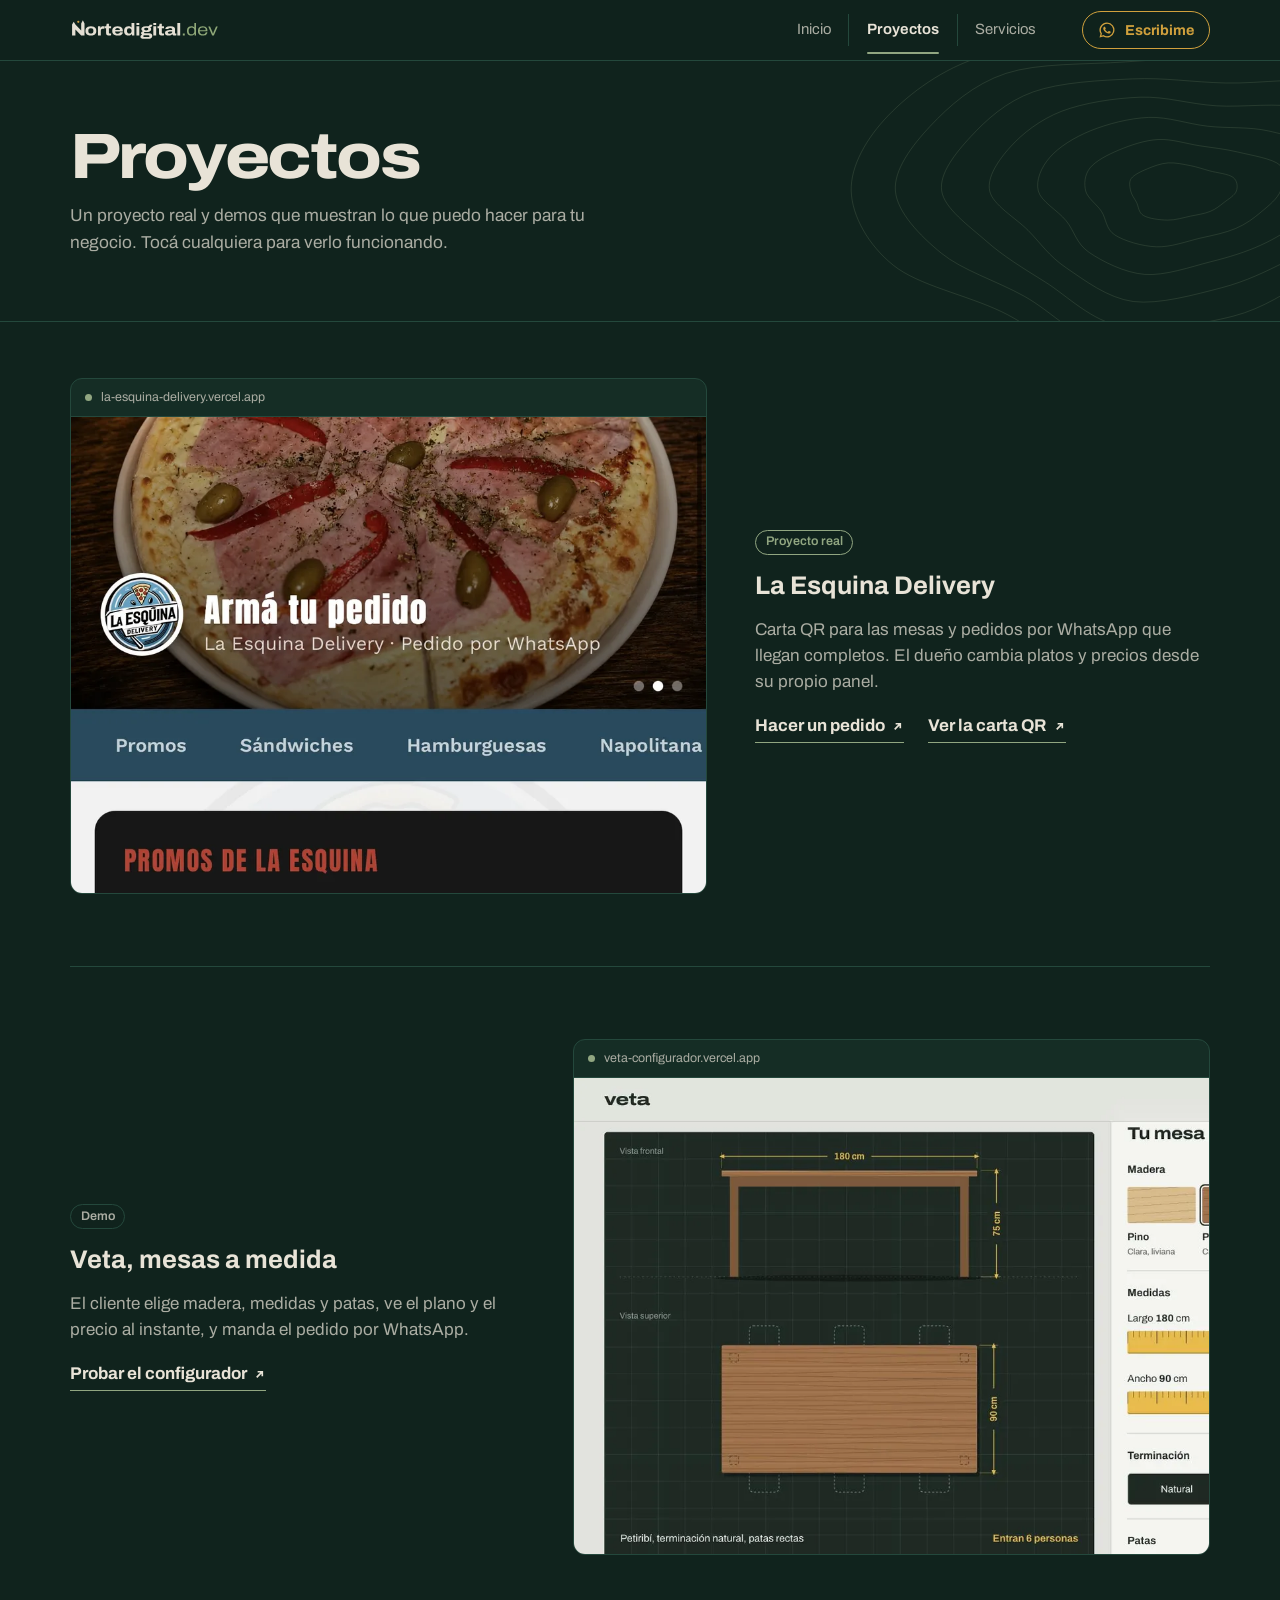
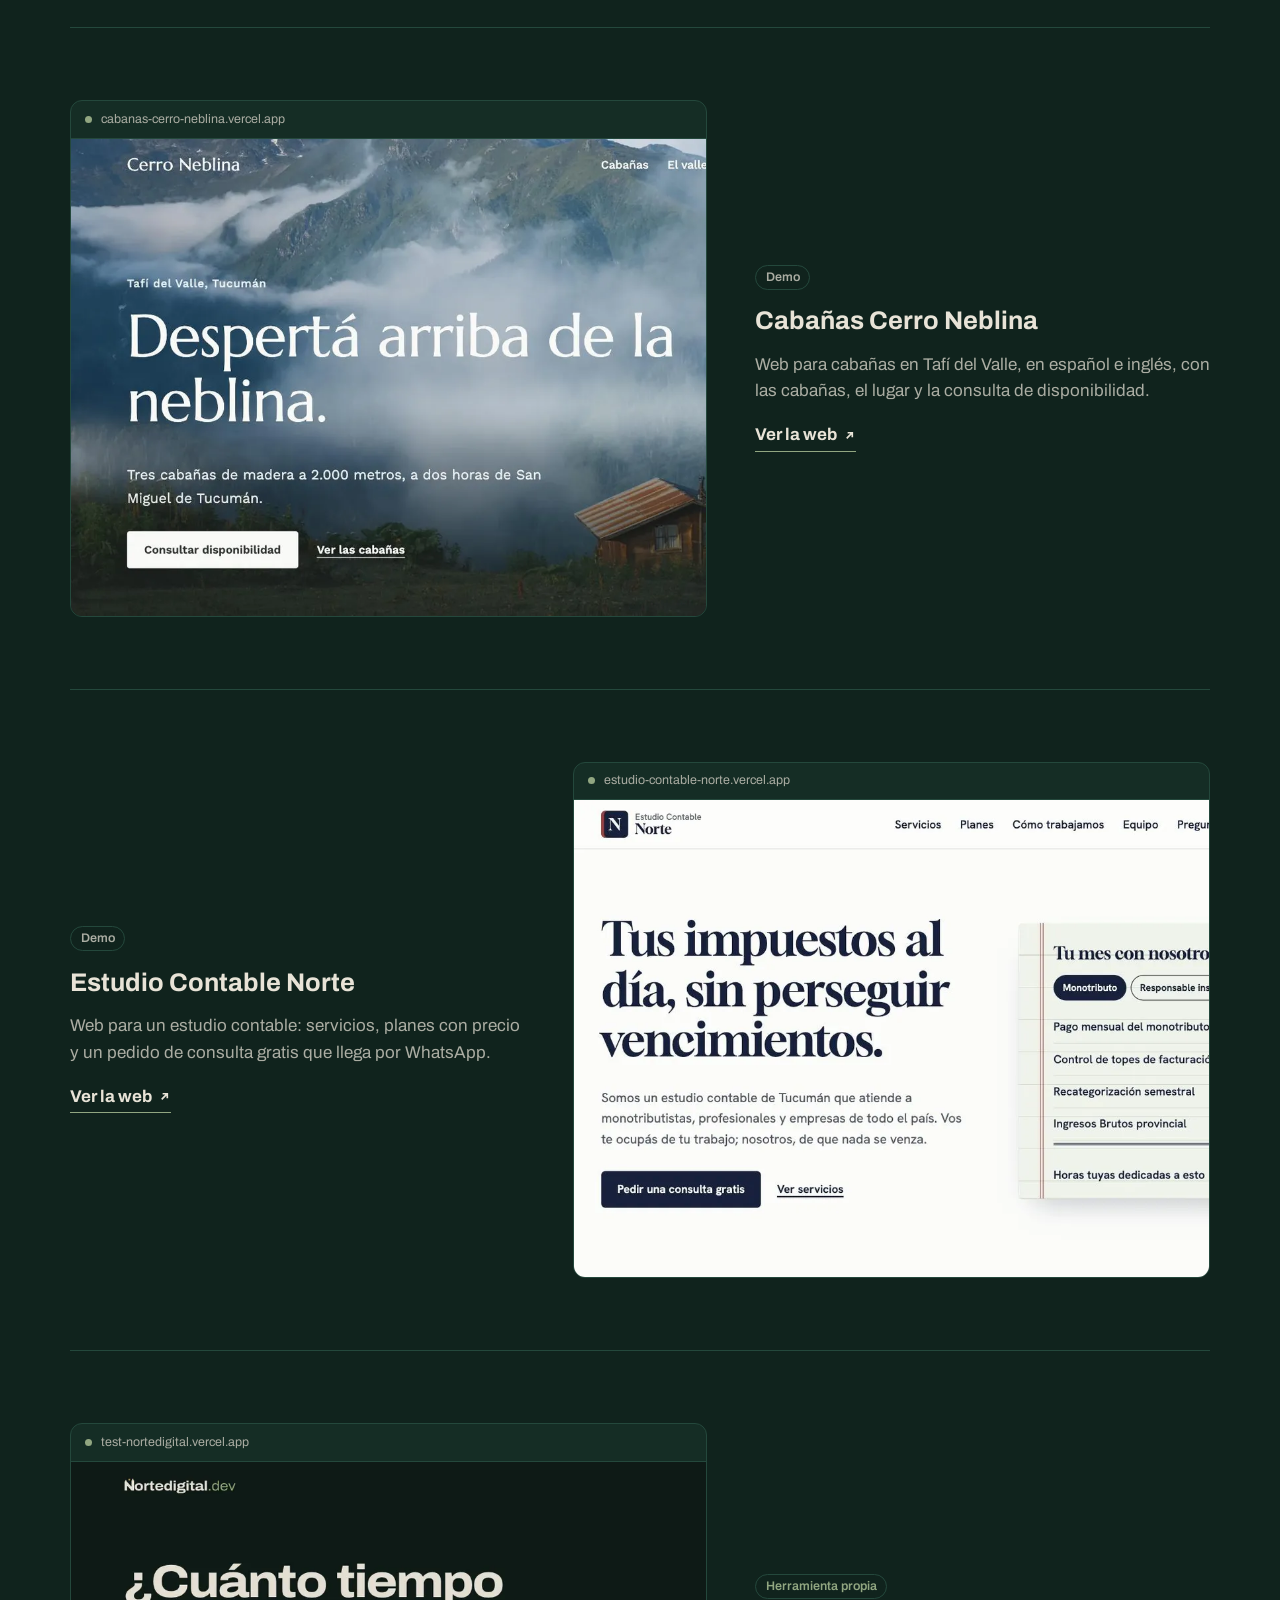
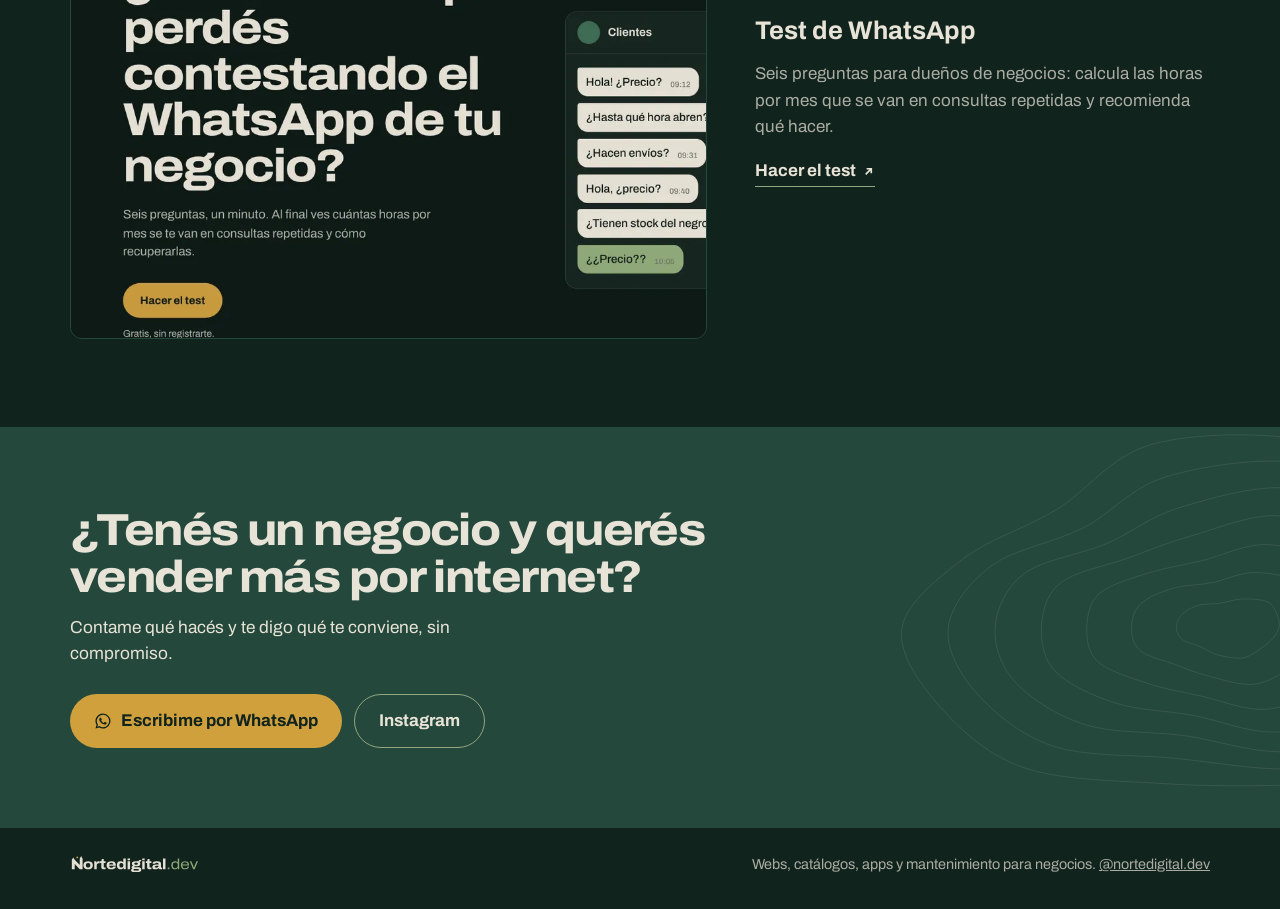
==== commit 61f3ca80: "feat: nueva captura de La Esquina y link a la página de pedidos Co-Authored-By: Claude Opus 5.5 <nor" ====
--- a/proyectos.html
+++ b/proyectos.html
@@ -54,15 +54,18 @@
       <div class="container">
         <div class="casos">
           <article class="caso">
-            <a class="marco" href="https://la-esquina-delivery.vercel.app" target="_blank" rel="noopener" tabindex="-1" aria-hidden="true">
+            <a class="marco" href="https://la-esquina-delivery.vercel.app/pages/pedido.html" target="_blank" rel="noopener" tabindex="-1" aria-hidden="true">
               <span class="marco__barra">la-esquina-delivery.vercel.app</span>
-              <img src="img/proyectos/esquina.webp" alt="" width="960" height="720" loading="lazy">
+              <img src="img/proyectos/esquina.webp" alt="" width="960" height="1773" loading="lazy">
             </a>
             <div class="caso__texto">
               <span class="etiqueta etiqueta--real">Proyecto real</span>
               <h2>La Esquina Delivery</h2>
               <p>Carta QR para las mesas y pedidos por WhatsApp que llegan completos. El dueño cambia platos y precios desde su propio panel.</p>
-              <a class="link-flecha" href="https://la-esquina-delivery.vercel.app" target="_blank" rel="noopener">Ver la carta <svg viewBox="0 0 14 14" aria-hidden="true"><path d="M4 10L10 4M5 4h5v5"/></svg></a>
+              <div class="caso__links">
+                <a class="link-flecha" href="https://la-esquina-delivery.vercel.app/pages/pedido.html" target="_blank" rel="noopener">Hacer un pedido <svg viewBox="0 0 14 14" aria-hidden="true"><path d="M4 10L10 4M5 4h5v5"/></svg></a>
+                <a class="link-flecha" href="https://la-esquina-delivery.vercel.app" target="_blank" rel="noopener">Ver la carta QR <svg viewBox="0 0 14 14" aria-hidden="true"><path d="M4 10L10 4M5 4h5v5"/></svg></a>
+              </div>
             </div>
           </article>
           <article class="caso">
--- a/css/styles.css
+++ b/css/styles.css
@@ -451,6 +451,13 @@
 .caso p { color: var(--texto-2); max-width: 46ch; }
 
 .caso .link-flecha { margin-top: 0.4rem; }
+
+/* Cuando un proyecto tiene más de un link (La Esquina: pedido y carta) */
+.caso__links {
+  display: flex;
+  flex-wrap: wrap;
+  gap: 0.4rem 1.5rem;
+}
 
 .etiqueta {
   padding: 0.12rem 0.6rem;
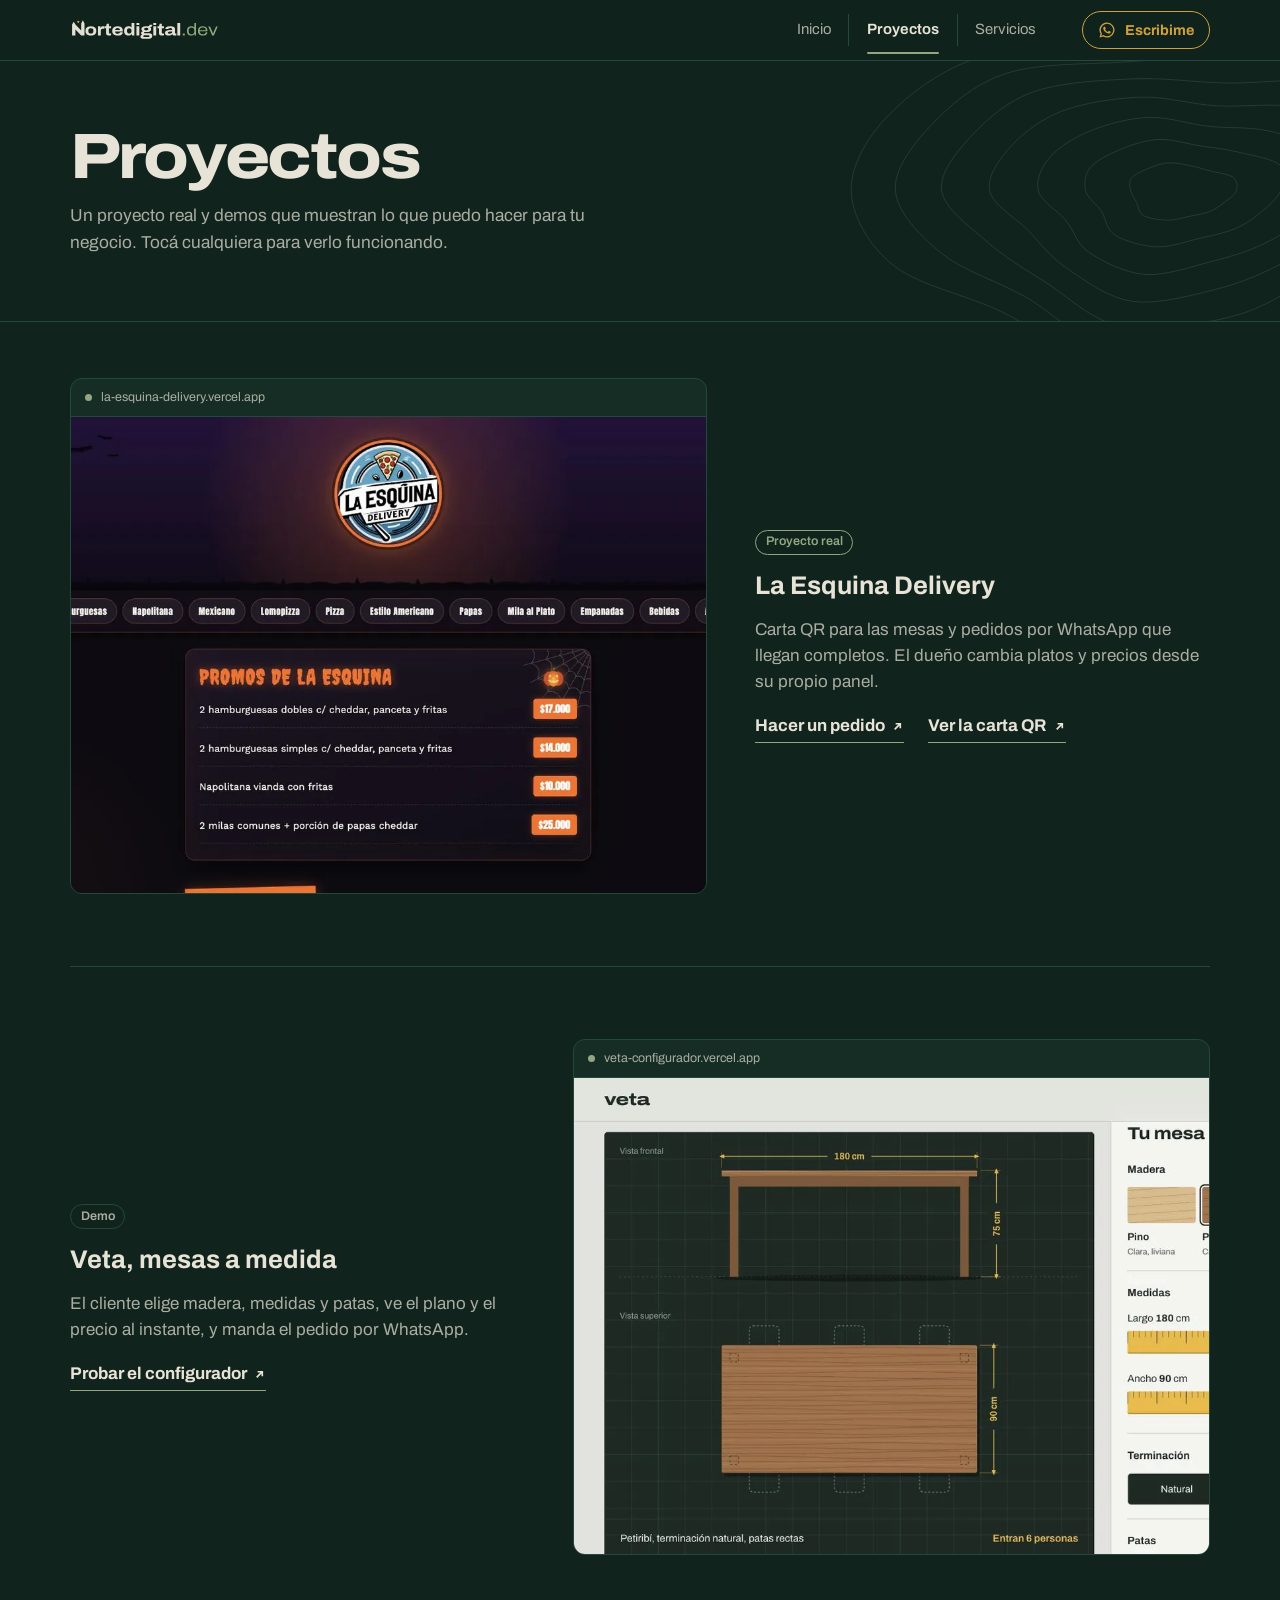
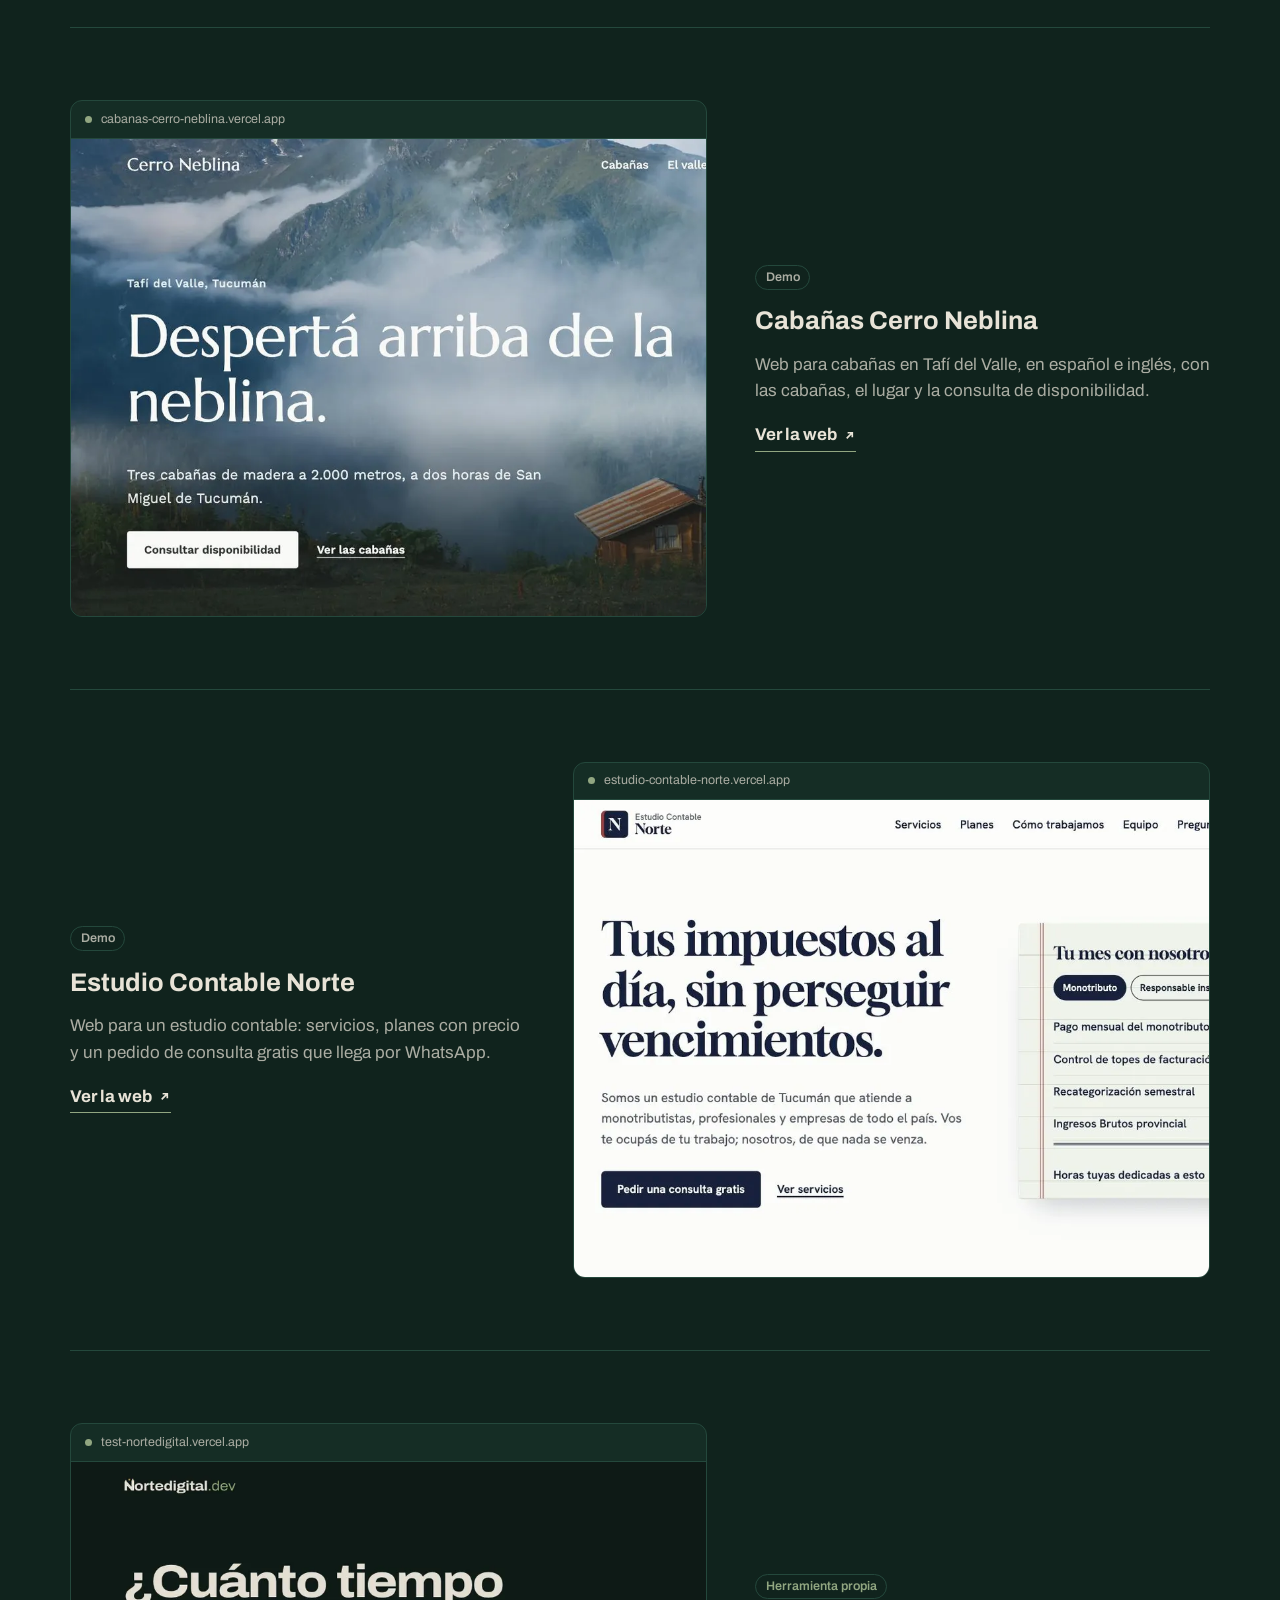
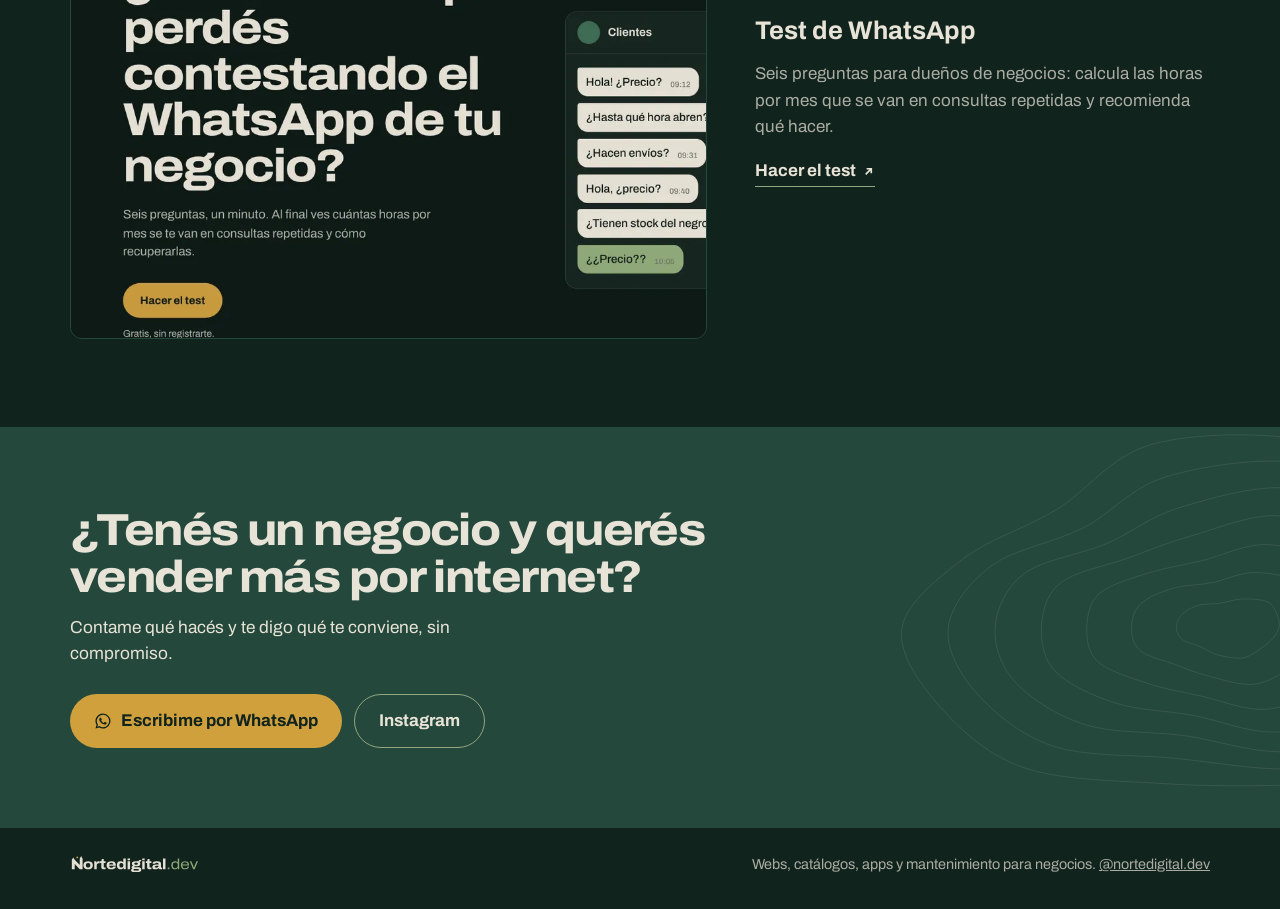
==== commit c03d0ede: "fix: Proyectos vuelve a mostrar la carta de La Esquina; la imagen de pedidos queda solo en el inicio" ====
--- a/proyectos.html
+++ b/proyectos.html
@@ -54,9 +54,9 @@
       <div class="container">
         <div class="casos">
           <article class="caso">
-            <a class="marco" href="https://la-esquina-delivery.vercel.app/pages/pedido.html" target="_blank" rel="noopener" tabindex="-1" aria-hidden="true">
+            <a class="marco" href="https://la-esquina-delivery.vercel.app" target="_blank" rel="noopener" tabindex="-1" aria-hidden="true">
               <span class="marco__barra">la-esquina-delivery.vercel.app</span>
-              <img src="img/proyectos/esquina.webp" alt="" width="960" height="1773" loading="lazy">
+              <img src="img/proyectos/esquina.webp" alt="" width="960" height="720" loading="lazy">
             </a>
             <div class="caso__texto">
               <span class="etiqueta etiqueta--real">Proyecto real</span>
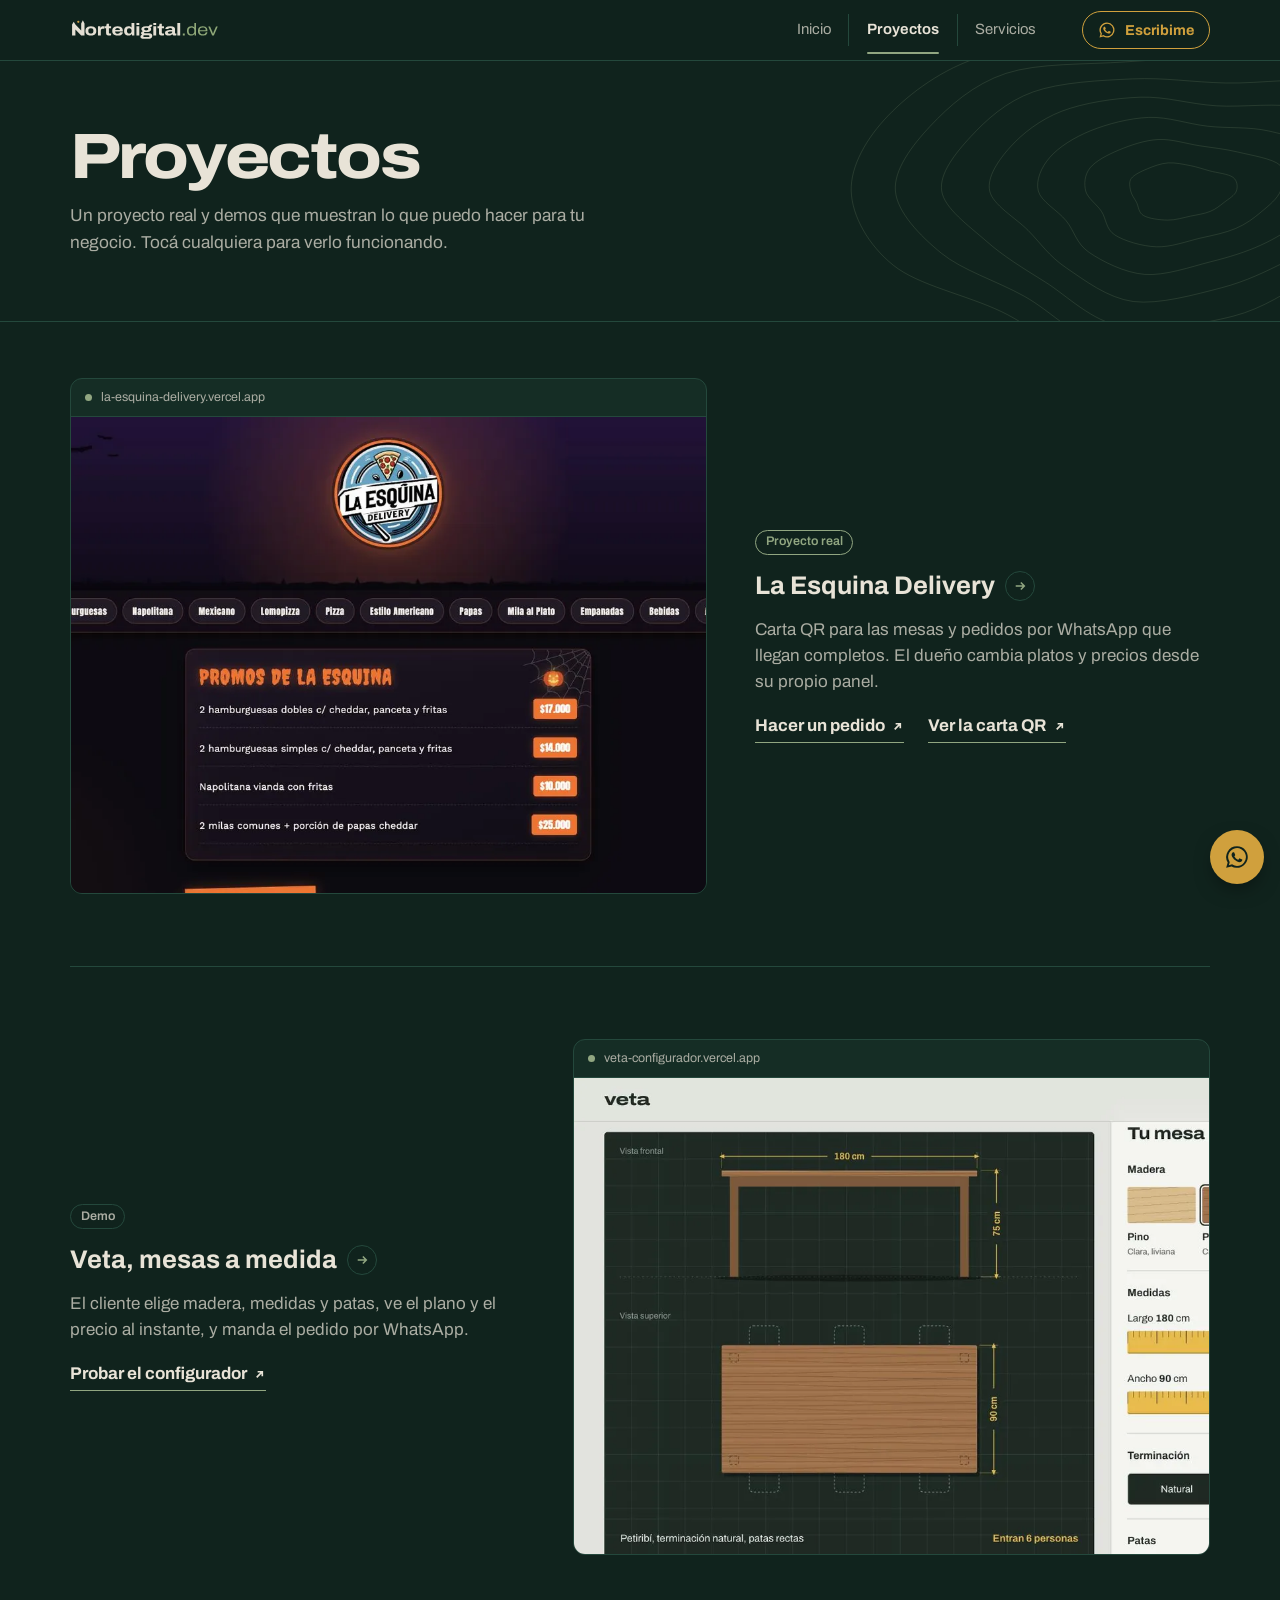
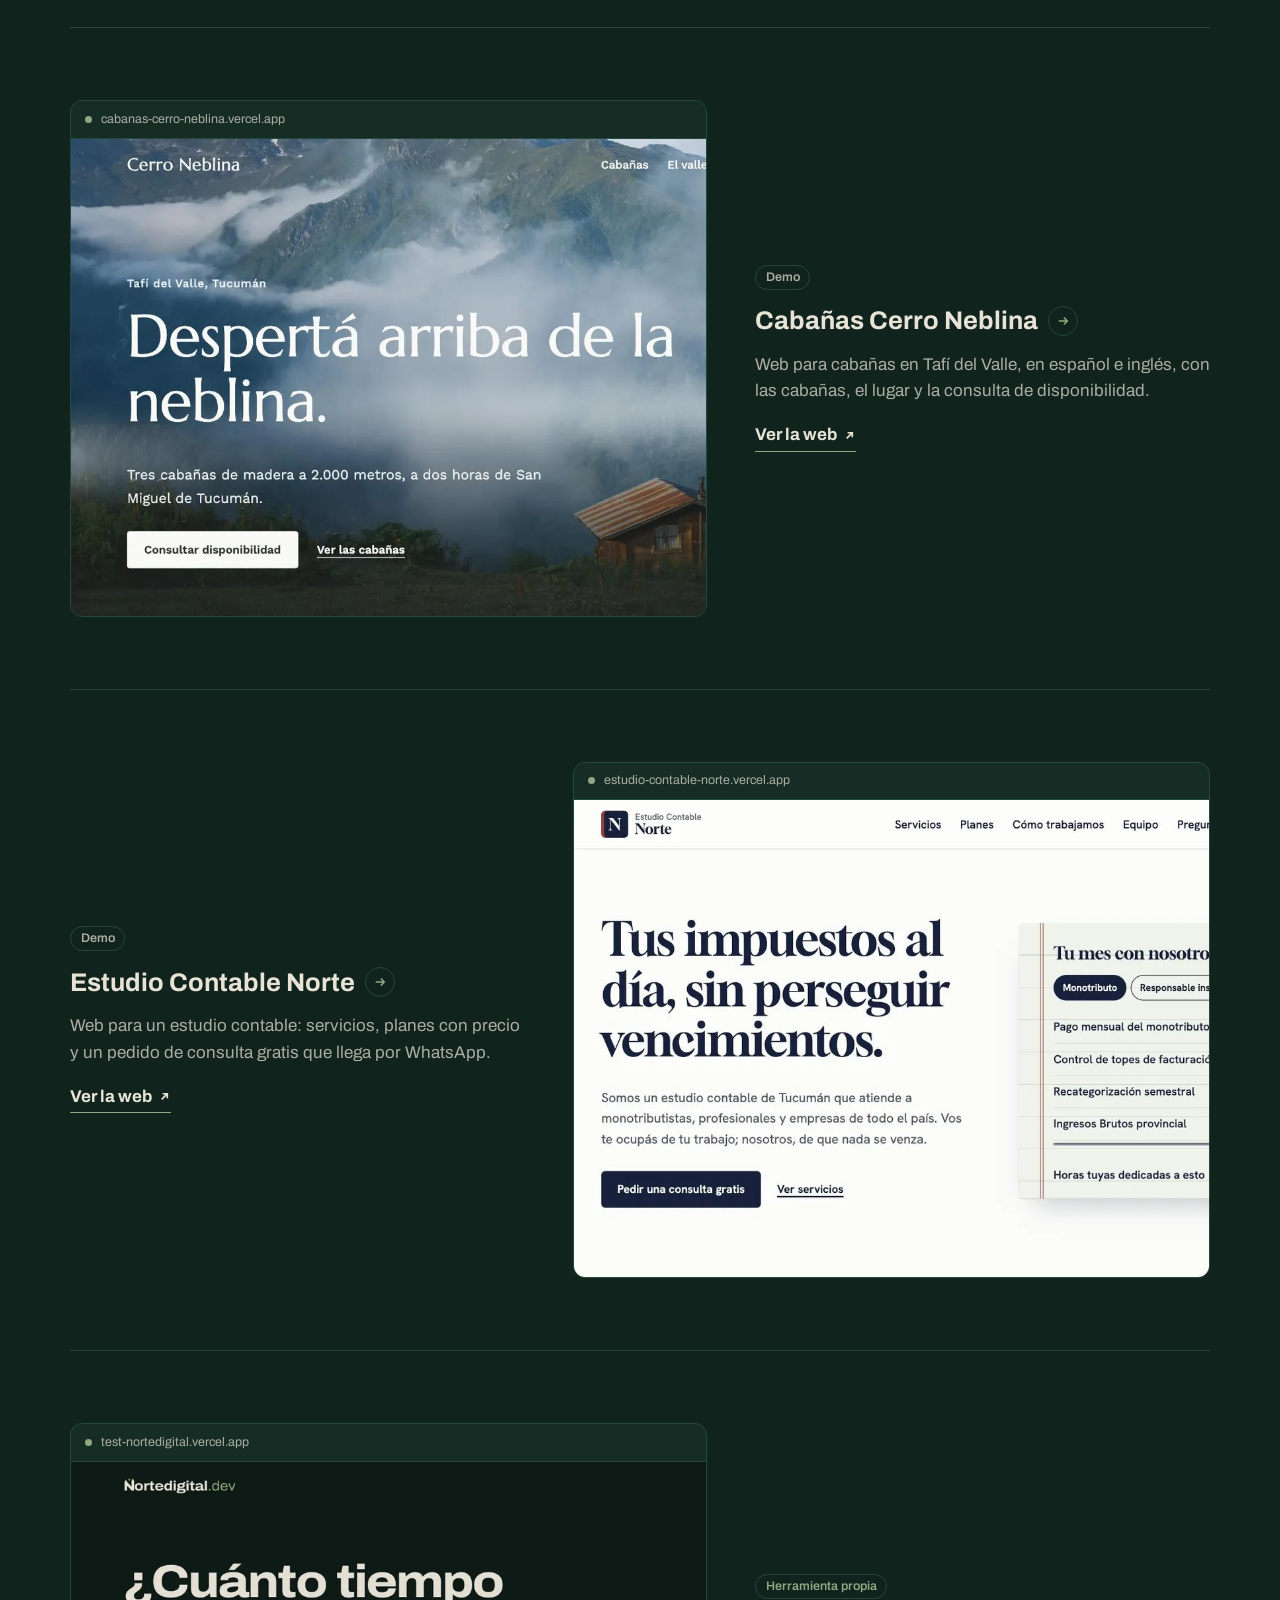
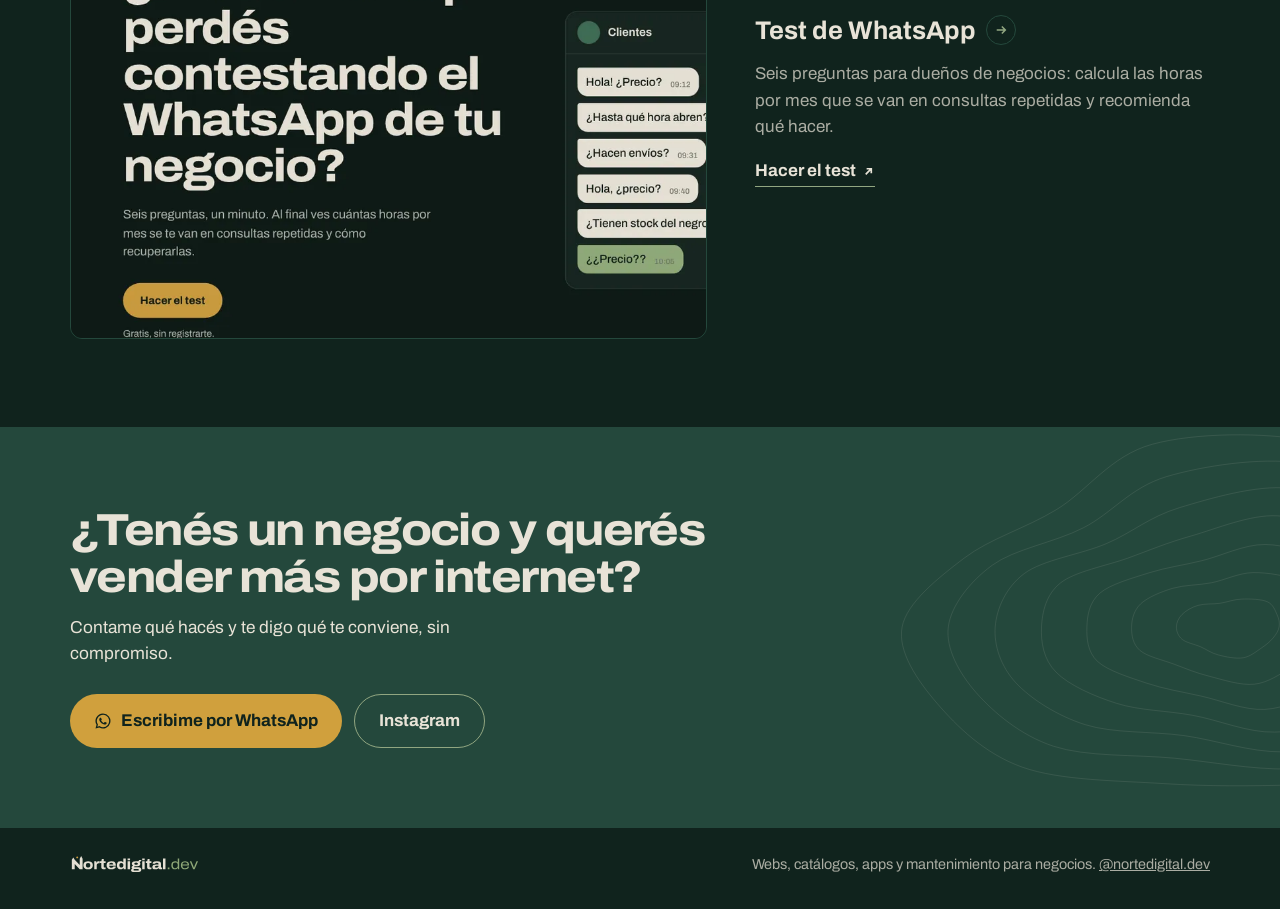
==== commit b0250834: "feat: página propia para cada proyecto y nombres como botón - 5 páginas en /proyectos/ con descripci" ====
--- a/proyectos.html
+++ b/proyectos.html
@@ -54,13 +54,13 @@
       <div class="container">
         <div class="casos">
           <article class="caso">
-            <a class="marco" href="https://la-esquina-delivery.vercel.app" target="_blank" rel="noopener" tabindex="-1" aria-hidden="true">
+            <a class="marco" href="proyectos/la-esquina-delivery.html" tabindex="-1" aria-hidden="true">
               <span class="marco__barra">la-esquina-delivery.vercel.app</span>
               <img src="img/proyectos/esquina.webp" alt="" width="960" height="720" loading="lazy">
             </a>
             <div class="caso__texto">
               <span class="etiqueta etiqueta--real">Proyecto real</span>
-              <h2>La Esquina Delivery</h2>
+              <h2><a class="caso__nombre" href="proyectos/la-esquina-delivery.html">La Esquina Delivery <svg viewBox="0 0 14 14" aria-hidden="true"><path d="M2 7h10M8 3l4 4-4 4"/></svg></a></h2>
               <p>Carta QR para las mesas y pedidos por WhatsApp que llegan completos. El dueño cambia platos y precios desde su propio panel.</p>
               <div class="caso__links">
                 <a class="link-flecha" href="https://la-esquina-delivery.vercel.app/pages/pedido.html" target="_blank" rel="noopener">Hacer un pedido <svg viewBox="0 0 14 14" aria-hidden="true"><path d="M4 10L10 4M5 4h5v5"/></svg></a>
@@ -69,49 +69,49 @@
             </div>
           </article>
           <article class="caso">
-            <a class="marco" href="https://veta-configurador.vercel.app" target="_blank" rel="noopener" tabindex="-1" aria-hidden="true">
+            <a class="marco" href="proyectos/veta.html" tabindex="-1" aria-hidden="true">
               <span class="marco__barra">veta-configurador.vercel.app</span>
               <img src="img/proyectos/veta.webp" alt="" width="960" height="720" loading="lazy">
             </a>
             <div class="caso__texto">
               <span class="etiqueta">Demo</span>
-              <h2>Veta, mesas a medida</h2>
+              <h2><a class="caso__nombre" href="proyectos/veta.html">Veta, mesas a medida <svg viewBox="0 0 14 14" aria-hidden="true"><path d="M2 7h10M8 3l4 4-4 4"/></svg></a></h2>
               <p>El cliente elige madera, medidas y patas, ve el plano y el precio al instante, y manda el pedido por WhatsApp.</p>
               <a class="link-flecha" href="https://veta-configurador.vercel.app" target="_blank" rel="noopener">Probar el configurador <svg viewBox="0 0 14 14" aria-hidden="true"><path d="M4 10L10 4M5 4h5v5"/></svg></a>
             </div>
           </article>
           <article class="caso">
-            <a class="marco" href="https://cabanas-cerro-neblina.vercel.app" target="_blank" rel="noopener" tabindex="-1" aria-hidden="true">
+            <a class="marco" href="proyectos/cabanas-cerro-neblina.html" tabindex="-1" aria-hidden="true">
               <span class="marco__barra">cabanas-cerro-neblina.vercel.app</span>
               <img src="img/proyectos/cabanas.webp" alt="" width="960" height="720" loading="lazy">
             </a>
             <div class="caso__texto">
               <span class="etiqueta">Demo</span>
-              <h2>Cabañas Cerro Neblina</h2>
+              <h2><a class="caso__nombre" href="proyectos/cabanas-cerro-neblina.html">Cabañas Cerro Neblina <svg viewBox="0 0 14 14" aria-hidden="true"><path d="M2 7h10M8 3l4 4-4 4"/></svg></a></h2>
               <p>Web para cabañas en Tafí del Valle, en español e inglés, con las cabañas, el lugar y la consulta de disponibilidad.</p>
               <a class="link-flecha" href="https://cabanas-cerro-neblina.vercel.app" target="_blank" rel="noopener">Ver la web <svg viewBox="0 0 14 14" aria-hidden="true"><path d="M4 10L10 4M5 4h5v5"/></svg></a>
             </div>
           </article>
           <article class="caso">
-            <a class="marco" href="https://estudio-contable-norte.vercel.app" target="_blank" rel="noopener" tabindex="-1" aria-hidden="true">
+            <a class="marco" href="proyectos/estudio-contable-norte.html" tabindex="-1" aria-hidden="true">
               <span class="marco__barra">estudio-contable-norte.vercel.app</span>
               <img src="img/proyectos/contable.webp" alt="" width="960" height="720" loading="lazy">
             </a>
             <div class="caso__texto">
               <span class="etiqueta">Demo</span>
-              <h2>Estudio Contable Norte</h2>
+              <h2><a class="caso__nombre" href="proyectos/estudio-contable-norte.html">Estudio Contable Norte <svg viewBox="0 0 14 14" aria-hidden="true"><path d="M2 7h10M8 3l4 4-4 4"/></svg></a></h2>
               <p>Web para un estudio contable: servicios, planes con precio y un pedido de consulta gratis que llega por WhatsApp.</p>
               <a class="link-flecha" href="https://estudio-contable-norte.vercel.app" target="_blank" rel="noopener">Ver la web <svg viewBox="0 0 14 14" aria-hidden="true"><path d="M4 10L10 4M5 4h5v5"/></svg></a>
             </div>
           </article>
           <article class="caso">
-            <a class="marco" href="https://test-nortedigital.vercel.app" target="_blank" rel="noopener" tabindex="-1" aria-hidden="true">
+            <a class="marco" href="proyectos/test-de-whatsapp.html" tabindex="-1" aria-hidden="true">
               <span class="marco__barra">test-nortedigital.vercel.app</span>
               <img src="img/proyectos/test.webp" alt="" width="960" height="720" loading="lazy">
             </a>
             <div class="caso__texto">
               <span class="etiqueta etiqueta--propia">Herramienta propia</span>
-              <h2>Test de WhatsApp</h2>
+              <h2><a class="caso__nombre" href="proyectos/test-de-whatsapp.html">Test de WhatsApp <svg viewBox="0 0 14 14" aria-hidden="true"><path d="M2 7h10M8 3l4 4-4 4"/></svg></a></h2>
               <p>Seis preguntas para dueños de negocios: calcula las horas por mes que se van en consultas repetidas y recomienda qué hacer.</p>
               <a class="link-flecha" href="https://test-nortedigital.vercel.app" target="_blank" rel="noopener">Hacer el test <svg viewBox="0 0 14 14" aria-hidden="true"><path d="M4 10L10 4M5 4h5v5"/></svg></a>
             </div>
--- a/css/styles.css
+++ b/css/styles.css
@@ -896,3 +896,177 @@
   html { scroll-behavior: auto; }
   *, *::before, *::after { transition-duration: 0.01ms !important; animation-duration: 0.01ms !important; }
 }
+
+/* ---------- Nombres de proyectos como botón ---------- */
+
+.caso__nombre {
+  display: inline-flex;
+  align-items: center;
+  gap: 0.6rem;
+  color: var(--marfil);
+  text-decoration: none;
+  transition: color 0.2s;
+}
+
+.caso__nombre svg {
+  flex: none;
+  width: 30px;
+  height: 30px;
+  padding: 8px;
+  border: 1px solid var(--petroleo);
+  border-radius: 50%;
+  fill: none;
+  stroke: var(--alpino);
+  stroke-width: 1.8;
+  transition: transform 0.2s, border-color 0.2s;
+}
+
+.caso__nombre:hover { color: var(--ocre-claro); }
+.caso__nombre:hover svg { transform: translateX(3px); border-color: var(--alpino); }
+
+/* ---------- Página de cada proyecto ---------- */
+
+.cabecera--caso .container {
+  display: flex;
+  flex-direction: column;
+  align-items: flex-start;
+  gap: 0.75rem;
+}
+
+.cabecera--caso .cabecera__bajada { margin-top: 0; }
+
+.volver {
+  display: inline-flex;
+  align-items: center;
+  gap: 0.45rem;
+  margin-bottom: 0.5rem;
+  font-size: 0.92rem;
+  color: var(--texto-2);
+  text-decoration: none;
+}
+
+.volver svg,
+.siguiente svg { width: 14px; height: 14px; fill: none; stroke: currentColor; stroke-width: 1.8; flex: none; }
+
+.volver:hover { color: var(--marfil); }
+
+.caso-detalle__links {
+  display: flex;
+  flex-wrap: wrap;
+  gap: 0.6rem;
+  margin-top: 0.75rem;
+}
+
+.marco--grande img { aspect-ratio: 16 / 9; }
+
+.caso-detalle {
+  display: grid;
+  grid-template-columns: minmax(0, 2fr) minmax(0, 1fr);
+  gap: 2rem 4rem;
+  margin-top: clamp(2.25rem, 6vw, 3.5rem);
+}
+
+.caso-detalle__texto h2 {
+  font-size: 1.35rem;
+  font-weight: 740;
+  font-stretch: 110%;
+  letter-spacing: -0.02em;
+}
+
+.caso-detalle__texto h2 + p,
+.caso-detalle__texto p + p { margin-top: 0.75rem; }
+
+.caso-detalle__texto p { color: var(--texto-2); max-width: 62ch; }
+
+.caso-detalle__texto h2:not(:first-child) { margin-top: 2.25rem; }
+
+.lista-check {
+  list-style: none;
+  margin: 1rem 0 0;
+  padding: 0;
+  display: grid;
+  gap: 0.6rem;
+}
+
+.lista-check li {
+  position: relative;
+  padding-left: 1.6rem;
+  color: var(--texto-2);
+}
+
+.lista-check li::before {
+  content: "";
+  position: absolute;
+  left: 0;
+  top: 0.45em;
+  width: 10px;
+  height: 6px;
+  border-left: 2px solid var(--alpino);
+  border-bottom: 2px solid var(--alpino);
+  transform: rotate(-45deg);
+}
+
+/* Ficha técnica al costado */
+.ficha {
+  margin: 0;
+  align-self: start;
+  border-top: 1px solid var(--petroleo);
+}
+
+.ficha div {
+  padding: 0.85rem 0;
+  border-bottom: 1px solid var(--petroleo);
+}
+
+.ficha dt { font-size: 0.8rem; color: var(--texto-2); }
+
+.ficha dd { margin: 0.15rem 0 0; font-weight: 600; }
+
+/* Galería (lista para cuando haya fotos) */
+.galeria {
+  display: grid;
+  grid-template-columns: repeat(2, minmax(0, 1fr));
+  gap: 1rem;
+  margin-top: clamp(2.25rem, 6vw, 3.5rem);
+}
+
+.galeria img {
+  width: 100%;
+  border: 1px solid var(--petroleo);
+  border-radius: 12px;
+}
+
+/* Navegación entre proyectos */
+.siguiente {
+  display: flex;
+  flex-wrap: wrap;
+  justify-content: space-between;
+  gap: 1rem;
+  margin-top: clamp(2.5rem, 6vw, 4rem);
+  padding-top: 1.5rem;
+  border-top: 1px solid var(--petroleo);
+}
+
+.siguiente a {
+  display: inline-flex;
+  align-items: center;
+  gap: 0.5rem;
+  color: var(--texto-2);
+  text-decoration: none;
+  font-weight: 600;
+}
+
+.siguiente a:last-child { color: var(--marfil); }
+
+.siguiente a span { font-weight: 400; color: var(--texto-2); }
+
+.siguiente a:hover { color: var(--ocre-claro); }
+
+@media (max-width: 760px) {
+  .caso-detalle { grid-template-columns: 1fr; }
+  .ficha { order: -1; }
+  .marco--grande img { aspect-ratio: 4 / 3; }
+  .caso-detalle__links .btn { flex: 1 1 100%; }
+  .galeria { grid-template-columns: 1fr; }
+  .siguiente { flex-direction: column-reverse; }
+}
